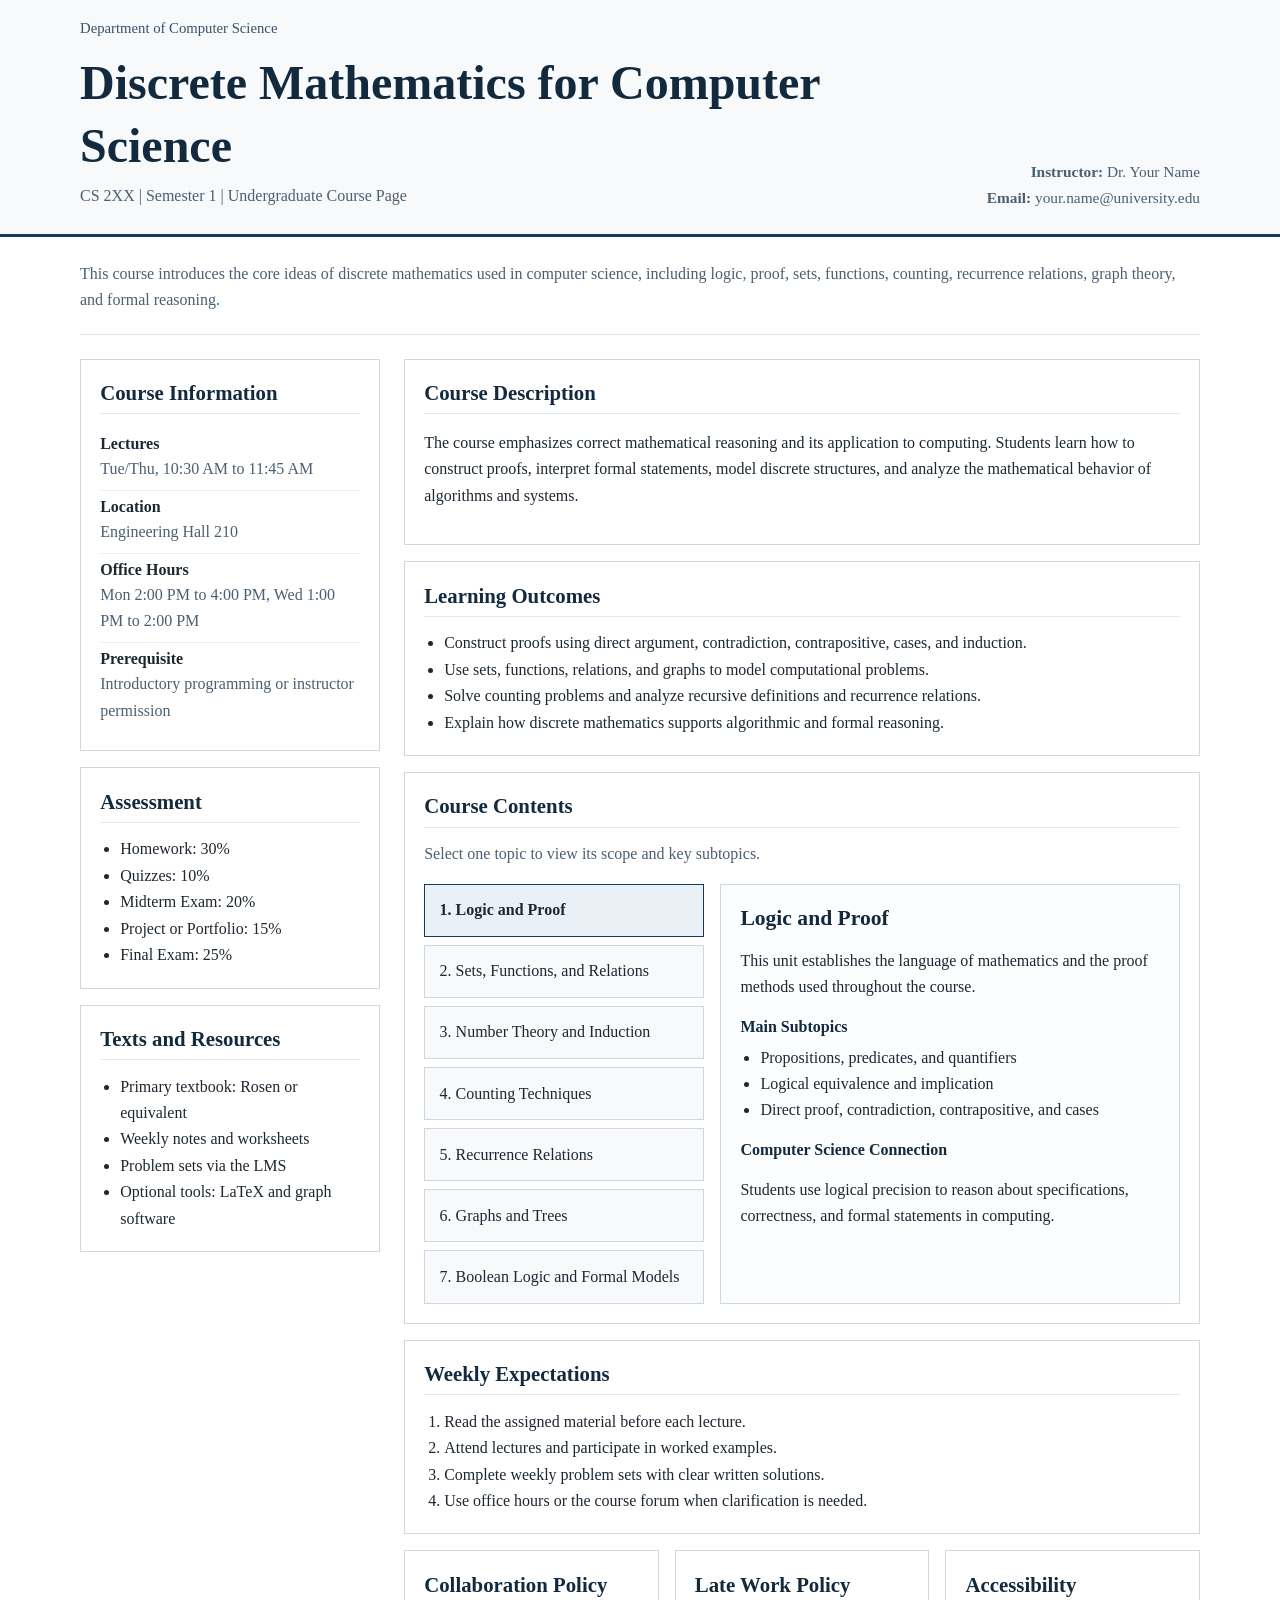
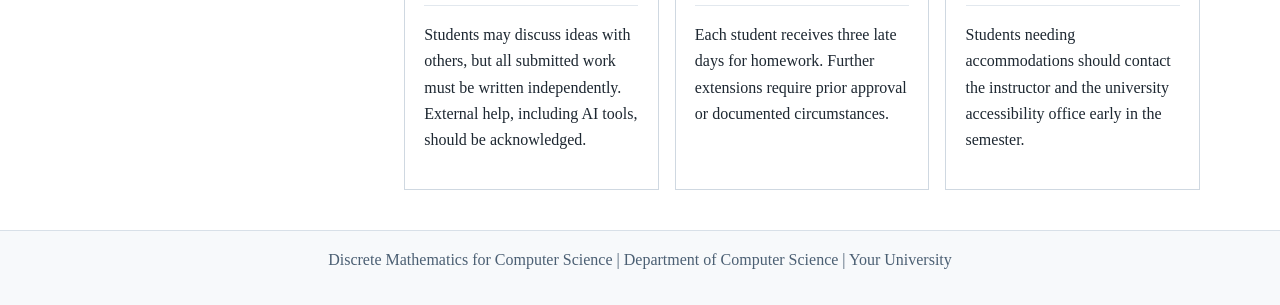
==== index.html @ 011b6d0e "Update the index" ====
<!DOCTYPE html>
<html lang="en">
<head>
  <meta charset="UTF-8">
  <meta name="viewport" content="width=device-width, initial-scale=1.0">
  <title>Discrete Mathematics for Computer Science</title>
  <meta
    name="description"
    content="Course homepage for an undergraduate discrete mathematics course designed for computer science students."
  >
  <link rel="stylesheet" href="styles.css">
</head>
<body>
  <header class="site-header">
    <div class="page-wrap">
      <p class="department-line">Department of Computer Science</p>
      <div class="header-row">
        <div>
          <h1>Discrete Mathematics for Computer Science</h1>
          <p class="course-subtitle">CS 2XX | Semester 1 | Undergraduate Course Page</p>
        </div>
        <div class="header-meta">
          <p><strong>Instructor:</strong> Dr. Your Name</p>
          <p><strong>Email:</strong> your.name@university.edu</p>
        </div>
      </div>
    </div>
  </header>

  <main class="page-wrap">
    <section class="intro-block">
      <p>
        This course introduces the core ideas of discrete mathematics used in computer science,
        including logic, proof, sets, functions, counting, recurrence relations, graph theory,
        and formal reasoning.
      </p>
    </section>

    <div class="layout">
      <aside class="sidebar">
        <section class="panel">
          <h2>Course Information</h2>
          <dl class="info-list">
            <div><dt>Lectures</dt><dd>Tue/Thu, 10:30 AM to 11:45 AM</dd></div>
            <div><dt>Location</dt><dd>Engineering Hall 210</dd></div>
            <div><dt>Office Hours</dt><dd>Mon 2:00 PM to 4:00 PM, Wed 1:00 PM to 2:00 PM</dd></div>
            <div><dt>Prerequisite</dt><dd>Introductory programming or instructor permission</dd></div>
          </dl>
        </section>

        <section class="panel">
          <h2>Assessment</h2>
          <ul class="plain-list">
            <li>Homework: 30%</li>
            <li>Quizzes: 10%</li>
            <li>Midterm Exam: 20%</li>
            <li>Project or Portfolio: 15%</li>
            <li>Final Exam: 25%</li>
          </ul>
        </section>

        <section class="panel">
          <h2>Texts and Resources</h2>
          <ul class="plain-list">
            <li>Primary textbook: Rosen or equivalent</li>
            <li>Weekly notes and worksheets</li>
            <li>Problem sets via the LMS</li>
            <li>Optional tools: LaTeX and graph software</li>
          </ul>
        </section>
      </aside>

      <div class="main-column">
        <section class="panel">
          <h2>Course Description</h2>
          <p>
            The course emphasizes correct mathematical reasoning and its application to computing.
            Students learn how to construct proofs, interpret formal statements, model discrete structures,
            and analyze the mathematical behavior of algorithms and systems.
          </p>
        </section>

        <section class="panel">
          <h2>Learning Outcomes</h2>
          <ul>
            <li>Construct proofs using direct argument, contradiction, contrapositive, cases, and induction.</li>
            <li>Use sets, functions, relations, and graphs to model computational problems.</li>
            <li>Solve counting problems and analyze recursive definitions and recurrence relations.</li>
            <li>Explain how discrete mathematics supports algorithmic and formal reasoning.</li>
          </ul>
        </section>

        <section id="contents" class="panel">
          <div class="section-heading">
            <h2>Course Contents</h2>
            <p>Select one topic to view its scope and key subtopics.</p>
          </div>

          <div class="contents-layout" data-tabs>
            <nav class="topic-nav" role="tablist" aria-label="Course topics">
              <button class="topic-tab is-active" id="tab-1" role="tab" aria-selected="true" aria-controls="panel-1" data-tab-target="topic-1">1. Logic and Proof</button>
              <button class="topic-tab" id="tab-2" role="tab" aria-selected="false" aria-controls="panel-2" data-tab-target="topic-2">2. Sets, Functions, and Relations</button>
              <button class="topic-tab" id="tab-3" role="tab" aria-selected="false" aria-controls="panel-3" data-tab-target="topic-3">3. Number Theory and Induction</button>
              <button class="topic-tab" id="tab-4" role="tab" aria-selected="false" aria-controls="panel-4" data-tab-target="topic-4">4. Counting Techniques</button>
              <button class="topic-tab" id="tab-5" role="tab" aria-selected="false" aria-controls="panel-5" data-tab-target="topic-5">5. Recurrence Relations</button>
              <button class="topic-tab" id="tab-6" role="tab" aria-selected="false" aria-controls="panel-6" data-tab-target="topic-6">6. Graphs and Trees</button>
              <button class="topic-tab" id="tab-7" role="tab" aria-selected="false" aria-controls="panel-7" data-tab-target="topic-7">7. Boolean Logic and Formal Models</button>
            </nav>

            <div class="topic-content">
              <section class="topic-panel is-active" id="panel-1" role="tabpanel" aria-labelledby="tab-1" data-tab-panel="topic-1">
                <h3>Logic and Proof</h3>
                <p>This unit establishes the language of mathematics and the proof methods used throughout the course.</p>
                <h4>Main Subtopics</h4>
                <ul>
                  <li>Propositions, predicates, and quantifiers</li>
                  <li>Logical equivalence and implication</li>
                  <li>Direct proof, contradiction, contrapositive, and cases</li>
                </ul>
                <h4>Computer Science Connection</h4>
                <p>Students use logical precision to reason about specifications, correctness, and formal statements in computing.</p>
              </section>

              <section class="topic-panel" id="panel-2" role="tabpanel" aria-labelledby="tab-2" data-tab-panel="topic-2" hidden>
                <h3>Sets, Functions, and Relations</h3>
                <p>This unit provides the vocabulary for describing collections, mappings, and structured relationships.</p>
                <h4>Main Subtopics</h4>
                <ul>
                  <li>Set operations and power sets</li>
                  <li>Functions, images, inverse images, injective and surjective functions</li>
                  <li>Relations, equivalence relations, and partial orders</li>
                </ul>
                <h4>Computer Science Connection</h4>
                <p>These structures are used in data modeling, abstraction, classification, and state representation.</p>
              </section>

              <section class="topic-panel" id="panel-3" role="tabpanel" aria-labelledby="tab-3" data-tab-panel="topic-3" hidden>
                <h3>Number Theory and Induction</h3>
                <p>This topic links arithmetic structure with recursive mathematical reasoning.</p>
                <h4>Main Subtopics</h4>
                <ul>
                  <li>Divisibility, primes, and modular arithmetic</li>
                  <li>The Euclidean algorithm</li>
                  <li>Weak induction, strong induction, and recursive definitions</li>
                </ul>
                <h4>Computer Science Connection</h4>
                <p>Applications include cryptography, recursive program correctness, and proofs over discrete processes.</p>
              </section>

              <section class="topic-panel" id="panel-4" role="tabpanel" aria-labelledby="tab-4" data-tab-panel="topic-4" hidden>
                <h3>Counting Techniques</h3>
                <p>This unit develops systematic methods for counting finite structures and outcomes.</p>
                <h4>Main Subtopics</h4>
                <ul>
                  <li>Sum rule and product rule</li>
                  <li>Permutations and combinations</li>
                  <li>Binomial coefficients, pigeonhole principle, and inclusion-exclusion</li>
                </ul>
                <h4>Computer Science Connection</h4>
                <p>Counting methods support complexity analysis, probability preparation, and combinatorial reasoning.</p>
              </section>

              <section class="topic-panel" id="panel-5" role="tabpanel" aria-labelledby="tab-5" data-tab-panel="topic-5" hidden>
                <h3>Recurrence Relations</h3>
                <p>This topic focuses on recursive sequences and methods for describing growth over discrete steps.</p>
                <h4>Main Subtopics</h4>
                <ul>
                  <li>Recursive definitions</li>
                  <li>Linear recurrence relations</li>
                  <li>Closed forms and interpretation of recursive growth</li>
                </ul>
                <h4>Computer Science Connection</h4>
                <p>Recurrences are central to analyzing recursive algorithms and divide-and-conquer processes.</p>
              </section>

              <section class="topic-panel" id="panel-6" role="tabpanel" aria-labelledby="tab-6" data-tab-panel="topic-6" hidden>
                <h3>Graphs and Trees</h3>
                <p>This unit studies network-like structures that appear throughout computer science.</p>
                <h4>Main Subtopics</h4>
                <ul>
                  <li>Graphs, paths, cycles, and connectivity</li>
                  <li>Trees, rooted trees, and spanning trees</li>
                  <li>Basic graph representations and traversal ideas</li>
                </ul>
                <h4>Computer Science Connection</h4>
                <p>Graph theory supports search, networks, dependency structures, and hierarchical data representation.</p>
              </section>

              <section class="topic-panel" id="panel-7" role="tabpanel" aria-labelledby="tab-7" data-tab-panel="topic-7" hidden>
                <h3>Boolean Logic and Formal Models</h3>
                <p>The course concludes by connecting logic with digital systems and abstract computational models.</p>
                <h4>Main Subtopics</h4>
                <ul>
                  <li>Boolean algebra and identities</li>
                  <li>Logic circuits and simplification</li>
                  <li>Finite-state models and formal reasoning</li>
                </ul>
                <h4>Computer Science Connection</h4>
                <p>These ideas support digital logic, machine models, and the study of formal computational systems.</p>
              </section>
            </div>
          </div>
        </section>

        <section class="panel">
          <h2>Weekly Expectations</h2>
          <ol>
            <li>Read the assigned material before each lecture.</li>
            <li>Attend lectures and participate in worked examples.</li>
            <li>Complete weekly problem sets with clear written solutions.</li>
            <li>Use office hours or the course forum when clarification is needed.</li>
          </ol>
        </section>

        <section id="policies" class="policy-grid">
          <article class="panel">
            <h2>Collaboration Policy</h2>
            <p>Students may discuss ideas with others, but all submitted work must be written independently. External help, including AI tools, should be acknowledged.</p>
          </article>
          <article class="panel">
            <h2>Late Work Policy</h2>
            <p>Each student receives three late days for homework. Further extensions require prior approval or documented circumstances.</p>
          </article>
          <article class="panel">
            <h2>Accessibility</h2>
            <p>Students needing accommodations should contact the instructor and the university accessibility office early in the semester.</p>
          </article>
        </section>
      </div>
    </div>
  </main>

  <footer class="site-footer">
    <div class="page-wrap">
      <p>Discrete Mathematics for Computer Science | Department of Computer Science | Your University</p>
    </div>
  </footer>

  <script src="tabs.js"></script>
</body>
</html>
---- styles.css ----
* {
  box-sizing: border-box;
}

body {
  margin: 0;
  font-family: Georgia, "Times New Roman", serif;
  color: #1d2731;
  background: #ffffff;
}

a {
  color: inherit;
}

p,
li,
dd {
  line-height: 1.65;
}

h1,
h2,
h3,
h4 {
  margin-top: 0;
  color: #13293d;
  line-height: 1.3;
}

.page-wrap {
  width: min(1120px, calc(100% - 2rem));
  margin: 0 auto;
}

.site-header {
  border-bottom: 3px solid #163a5f;
  background: #f7f9fb;
}

.department-line {
  margin: 0;
  padding-top: 1rem;
  font-size: 0.92rem;
  color: #35516b;
}

.header-row {
  display: flex;
  justify-content: space-between;
  gap: 2rem;
  padding: 0.75rem 0 1.5rem;
  align-items: end;
}

h1 {
  margin-bottom: 0.4rem;
  font-size: clamp(2rem, 4vw, 3rem);
}

.course-subtitle,
.header-meta p,
.intro-block p,
.section-heading p {
  margin: 0;
  color: #4b5f73;
}

.header-meta {
  min-width: 250px;
  text-align: right;
  font-size: 0.96rem;
}

main {
  padding: 1.5rem 0 2.5rem;
}

.intro-block {
  padding: 0 0 1.25rem;
  border-bottom: 1px solid #d8e0e8;
  margin-bottom: 1.5rem;
}

.layout {
  display: grid;
  grid-template-columns: 300px 1fr;
  gap: 1.5rem;
}

.sidebar,
.main-column {
  display: grid;
  gap: 1rem;
  align-content: start;
}

.panel {
  border: 1px solid #cfd8e1;
  background: #ffffff;
  padding: 1.2rem;
}

.panel h2 {
  font-size: 1.3rem;
  padding-bottom: 0.45rem;
  margin-bottom: 0.85rem;
  border-bottom: 1px solid #e2e8ee;
}

.info-list {
  margin: 0;
}

.info-list div {
  padding: 0.45rem 0;
  border-bottom: 1px solid #edf1f4;
}

.info-list div:last-child {
  border-bottom: 0;
}

.info-list dt {
  font-weight: 700;
  margin-bottom: 0.2rem;
}

.info-list dd {
  margin: 0;
  color: #4b5f73;
}

.plain-list,
.panel ul,
.panel ol {
  margin: 0;
  padding-left: 1.25rem;
}

.contents-layout {
  display: grid;
  grid-template-columns: 280px 1fr;
  gap: 1rem;
  margin-top: 1rem;
}

.topic-nav {
  display: grid;
  gap: 0.5rem;
}

.topic-tab {
  width: 100%;
  padding: 0.8rem 0.9rem;
  border: 1px solid #cfd8e1;
  background: #f7f9fb;
  text-align: left;
  font: inherit;
  color: #1d2731;
  cursor: pointer;
}

.topic-tab.is-active {
  border-color: #163a5f;
  background: #e9f0f6;
  font-weight: 700;
}

.topic-content {
  border: 1px solid #cfd8e1;
  padding: 1.2rem;
  background: #fcfdff;
  min-height: 420px;
}

.topic-panel h3 {
  font-size: 1.35rem;
  margin-bottom: 0.75rem;
}

.topic-panel h4 {
  font-size: 1rem;
  margin: 1rem 0 0.45rem;
}

.policy-grid {
  display: grid;
  grid-template-columns: repeat(3, minmax(0, 1fr));
  gap: 1rem;
}

.site-footer {
  border-top: 1px solid #d8e0e8;
  padding: 1rem 0 2rem;
  background: #f7f9fb;
}

.site-footer p {
  margin: 0;
  color: #4b5f73;
  text-align: center;
}

@media (max-width: 920px) {
  .layout,
  .contents-layout,
  .policy-grid,
  .header-row {
    grid-template-columns: 1fr;
    display: grid;
  }

  .header-meta {
    text-align: left;
    min-width: 0;
  }
}

@media (max-width: 640px) {
  .page-wrap {
    width: min(1120px, calc(100% - 1rem));
  }

  .panel,
  .topic-content {
    padding: 1rem;
  }
}
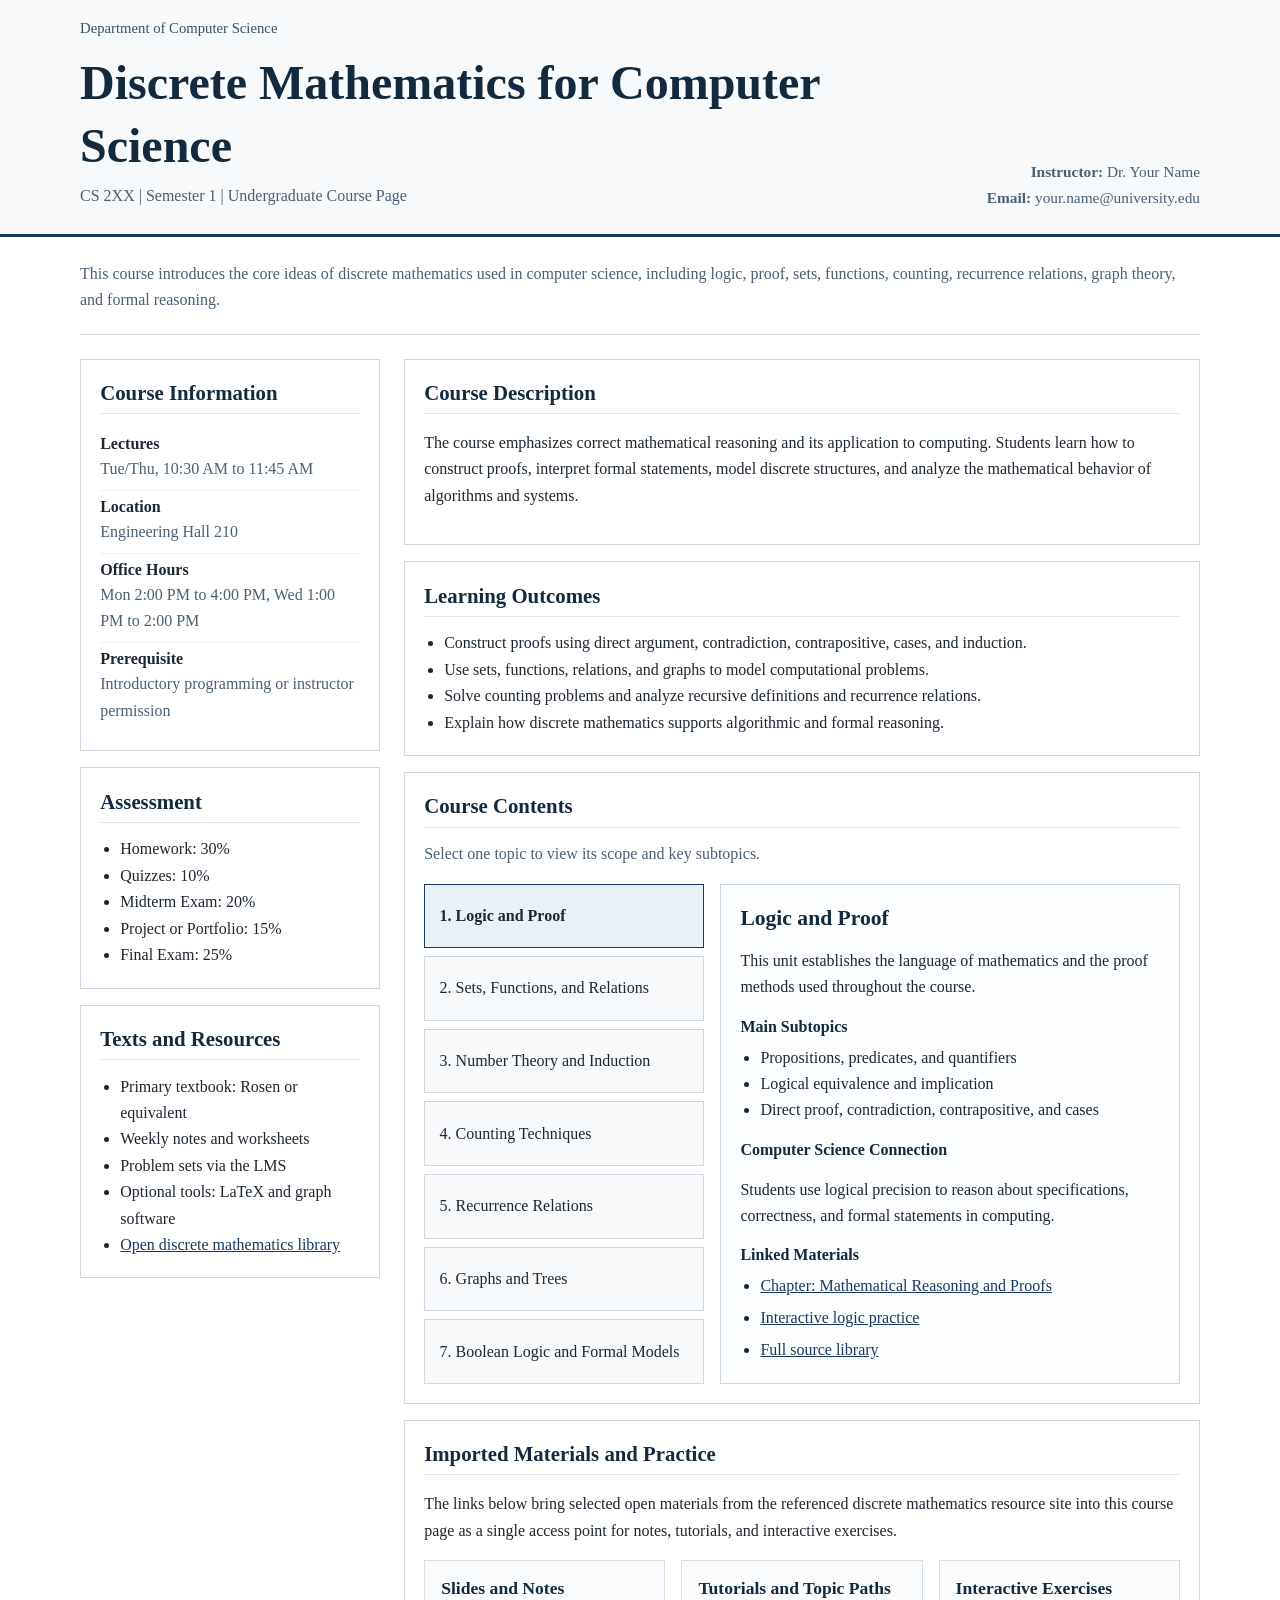
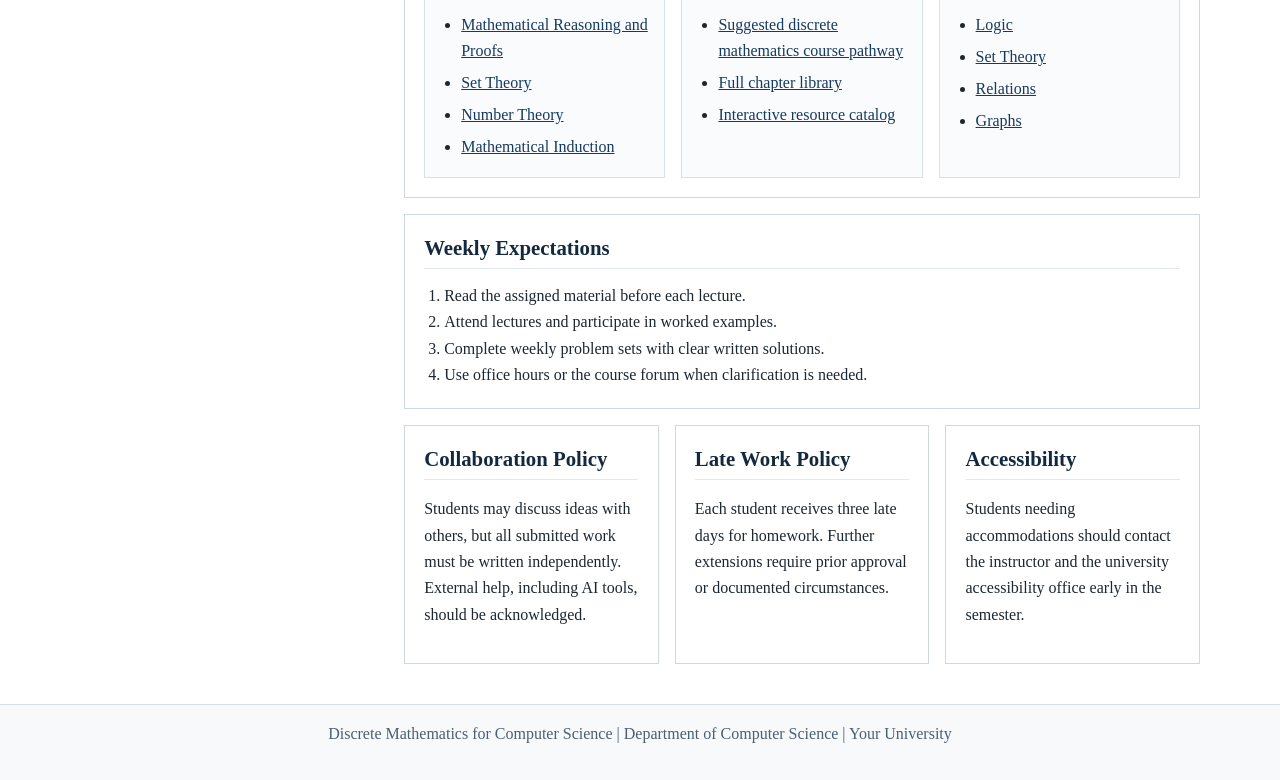
==== commit 8d6952b6: "Additional interactive learning materials" ====
--- a/index.html
+++ b/index.html
@@ -66,6 +66,7 @@
             <li>Weekly notes and worksheets</li>
             <li>Problem sets via the LMS</li>
             <li>Optional tools: LaTeX and graph software</li>
+            <li><a href="https://sites.google.com/view/discretemathematicsresources/home" target="_blank" rel="noreferrer">Open discrete mathematics library</a></li>
           </ul>
         </section>
       </aside>
@@ -119,6 +120,12 @@
                 </ul>
                 <h4>Computer Science Connection</h4>
                 <p>Students use logical precision to reason about specifications, correctness, and formal statements in computing.</p>
+                <h4>Linked Materials</h4>
+                <ul class="resource-links">
+                  <li><a href="https://drive.google.com/file/d/1-FFa6nMVg18m1zPtoAQrFalwpx2YaGK4/view" target="_blank" rel="noreferrer">Chapter: Mathematical Reasoning and Proofs</a></li>
+                  <li><a href="https://bendazz.github.io/logic/" target="_blank" rel="noreferrer">Interactive logic practice</a></li>
+                  <li><a href="https://sites.google.com/view/discretemathematicsresources/home" target="_blank" rel="noreferrer">Full source library</a></li>
+                </ul>
               </section>
 
               <section class="topic-panel" id="panel-2" role="tabpanel" aria-labelledby="tab-2" data-tab-panel="topic-2" hidden>
@@ -132,6 +139,12 @@
                 </ul>
                 <h4>Computer Science Connection</h4>
                 <p>These structures are used in data modeling, abstraction, classification, and state representation.</p>
+                <h4>Linked Materials</h4>
+                <ul class="resource-links">
+                  <li><a href="https://drive.google.com/file/d/1IHfSNw0M9L10bTb4iQ6dBgKBtfQUMOI0/view" target="_blank" rel="noreferrer">Chapter: Set Theory</a></li>
+                  <li><a href="https://bendazz.github.io/sets/" target="_blank" rel="noreferrer">Interactive set theory practice</a></li>
+                  <li><a href="https://bendazz.github.io/relations/" target="_blank" rel="noreferrer">Interactive relations practice</a></li>
+                </ul>
               </section>
 
               <section class="topic-panel" id="panel-3" role="tabpanel" aria-labelledby="tab-3" data-tab-panel="topic-3" hidden>
@@ -145,6 +158,12 @@
                 </ul>
                 <h4>Computer Science Connection</h4>
                 <p>Applications include cryptography, recursive program correctness, and proofs over discrete processes.</p>
+                <h4>Linked Materials</h4>
+                <ul class="resource-links">
+                  <li><a href="https://drive.google.com/file/d/1WyMje4r8VJ4Uaq4f5yHFNqVxZz2aElso/view" target="_blank" rel="noreferrer">Chapter: Number Theory</a></li>
+                  <li><a href="https://drive.google.com/file/d/1Sn6eGQo4l_p9pe7r1mcu5bf4Y0kWe83U/view" target="_blank" rel="noreferrer">Chapter: Mathematical Induction</a></li>
+                  <li><a href="https://sites.google.com/view/discretemathematicsresources/home" target="_blank" rel="noreferrer">Source site exercises including Euclidean algorithm and modular arithmetic</a></li>
+                </ul>
               </section>
 
               <section class="topic-panel" id="panel-4" role="tabpanel" aria-labelledby="tab-4" data-tab-panel="topic-4" hidden>
@@ -158,6 +177,11 @@
                 </ul>
                 <h4>Computer Science Connection</h4>
                 <p>Counting methods support complexity analysis, probability preparation, and combinatorial reasoning.</p>
+                <h4>Linked Materials</h4>
+                <ul class="resource-links">
+                  <li><a href="https://sites.google.com/view/discretemathematicsresources/home" target="_blank" rel="noreferrer">Source notes for permutations and counting</a></li>
+                  <li><a href="https://sites.google.com/view/discretemathematicsresources/home" target="_blank" rel="noreferrer">Interactive counting problems and permutation practice</a></li>
+                </ul>
               </section>
 
               <section class="topic-panel" id="panel-5" role="tabpanel" aria-labelledby="tab-5" data-tab-panel="topic-5" hidden>
@@ -171,6 +195,11 @@
                 </ul>
                 <h4>Computer Science Connection</h4>
                 <p>Recurrences are central to analyzing recursive algorithms and divide-and-conquer processes.</p>
+                <h4>Linked Materials</h4>
+                <ul class="resource-links">
+                  <li><a href="https://sites.google.com/view/discretemathematicsresources/home" target="_blank" rel="noreferrer">Source library sequences materials</a></li>
+                  <li><a href="https://sites.google.com/view/discretemathematicsresources/courses" target="_blank" rel="noreferrer">Suggested course organization from the source library</a></li>
+                </ul>
               </section>
 
               <section class="topic-panel" id="panel-6" role="tabpanel" aria-labelledby="tab-6" data-tab-panel="topic-6" hidden>
@@ -184,6 +213,11 @@
                 </ul>
                 <h4>Computer Science Connection</h4>
                 <p>Graph theory supports search, networks, dependency structures, and hierarchical data representation.</p>
+                <h4>Linked Materials</h4>
+                <ul class="resource-links">
+                  <li><a href="https://bendazz.github.io/graphs/" target="_blank" rel="noreferrer">Interactive graph practice</a></li>
+                  <li><a href="https://sites.google.com/view/discretemathematicsresources/home" target="_blank" rel="noreferrer">Source notes for graphs and graph coloring game</a></li>
+                </ul>
               </section>
 
               <section class="topic-panel" id="panel-7" role="tabpanel" aria-labelledby="tab-7" data-tab-panel="topic-7" hidden>
@@ -197,8 +231,49 @@
                 </ul>
                 <h4>Computer Science Connection</h4>
                 <p>These ideas support digital logic, machine models, and the study of formal computational systems.</p>
+                <h4>Linked Materials</h4>
+                <ul class="resource-links">
+                  <li><a href="https://sites.google.com/view/discretemathematicsresources/home" target="_blank" rel="noreferrer">Source exercises for Boolean product and Boolean algebra practice</a></li>
+                  <li><a href="https://sites.google.com/view/discretemathematicsresources/home" target="_blank" rel="noreferrer">Formal-model resources from the source library</a></li>
+                </ul>
               </section>
             </div>
+          </div>
+        </section>
+
+        <section class="panel">
+          <h2>Imported Materials and Practice</h2>
+          <p>
+            The links below bring selected open materials from the referenced discrete mathematics resource site
+            into this course page as a single access point for notes, tutorials, and interactive exercises.
+          </p>
+          <div class="import-grid">
+            <article class="import-card">
+              <h3>Slides and Notes</h3>
+              <ul class="resource-links">
+                <li><a href="https://drive.google.com/file/d/1-FFa6nMVg18m1zPtoAQrFalwpx2YaGK4/view" target="_blank" rel="noreferrer">Mathematical Reasoning and Proofs</a></li>
+                <li><a href="https://drive.google.com/file/d/1IHfSNw0M9L10bTb4iQ6dBgKBtfQUMOI0/view" target="_blank" rel="noreferrer">Set Theory</a></li>
+                <li><a href="https://drive.google.com/file/d/1WyMje4r8VJ4Uaq4f5yHFNqVxZz2aElso/view" target="_blank" rel="noreferrer">Number Theory</a></li>
+                <li><a href="https://drive.google.com/file/d/1Sn6eGQo4l_p9pe7r1mcu5bf4Y0kWe83U/view" target="_blank" rel="noreferrer">Mathematical Induction</a></li>
+              </ul>
+            </article>
+            <article class="import-card">
+              <h3>Tutorials and Topic Paths</h3>
+              <ul class="resource-links">
+                <li><a href="https://sites.google.com/view/discretemathematicsresources/courses" target="_blank" rel="noreferrer">Suggested discrete mathematics course pathway</a></li>
+                <li><a href="https://sites.google.com/view/discretemathematicsresources/home" target="_blank" rel="noreferrer">Full chapter library</a></li>
+                <li><a href="https://sites.google.com/view/discretemathematicsresources/home" target="_blank" rel="noreferrer">Interactive resource catalog</a></li>
+              </ul>
+            </article>
+            <article class="import-card">
+              <h3>Interactive Exercises</h3>
+              <ul class="resource-links">
+                <li><a href="https://bendazz.github.io/logic/" target="_blank" rel="noreferrer">Logic</a></li>
+                <li><a href="https://bendazz.github.io/sets/" target="_blank" rel="noreferrer">Set Theory</a></li>
+                <li><a href="https://bendazz.github.io/relations/" target="_blank" rel="noreferrer">Relations</a></li>
+                <li><a href="https://bendazz.github.io/graphs/" target="_blank" rel="noreferrer">Graphs</a></li>
+              </ul>
+            </article>
           </div>
         </section>
 
--- a/styles.css
+++ b/styles.css
@@ -136,6 +136,10 @@
 .panel ol {
   margin: 0;
   padding-left: 1.25rem;
+}
+
+.panel a {
+  color: #163a5f;
 }
 
 .contents-layout {
@@ -184,6 +188,28 @@
   margin: 1rem 0 0.45rem;
 }
 
+.resource-links li + li {
+  margin-top: 0.35rem;
+}
+
+.import-grid {
+  display: grid;
+  grid-template-columns: repeat(3, minmax(0, 1fr));
+  gap: 1rem;
+  margin-top: 1rem;
+}
+
+.import-card {
+  border: 1px solid #d7e0e8;
+  background: #f9fbfc;
+  padding: 1rem;
+}
+
+.import-card h3 {
+  font-size: 1.1rem;
+  margin-bottom: 0.75rem;
+}
+
 .policy-grid {
   display: grid;
   grid-template-columns: repeat(3, minmax(0, 1fr));
@@ -205,6 +231,7 @@
 @media (max-width: 920px) {
   .layout,
   .contents-layout,
+  .import-grid,
   .policy-grid,
   .header-row {
     grid-template-columns: 1fr;
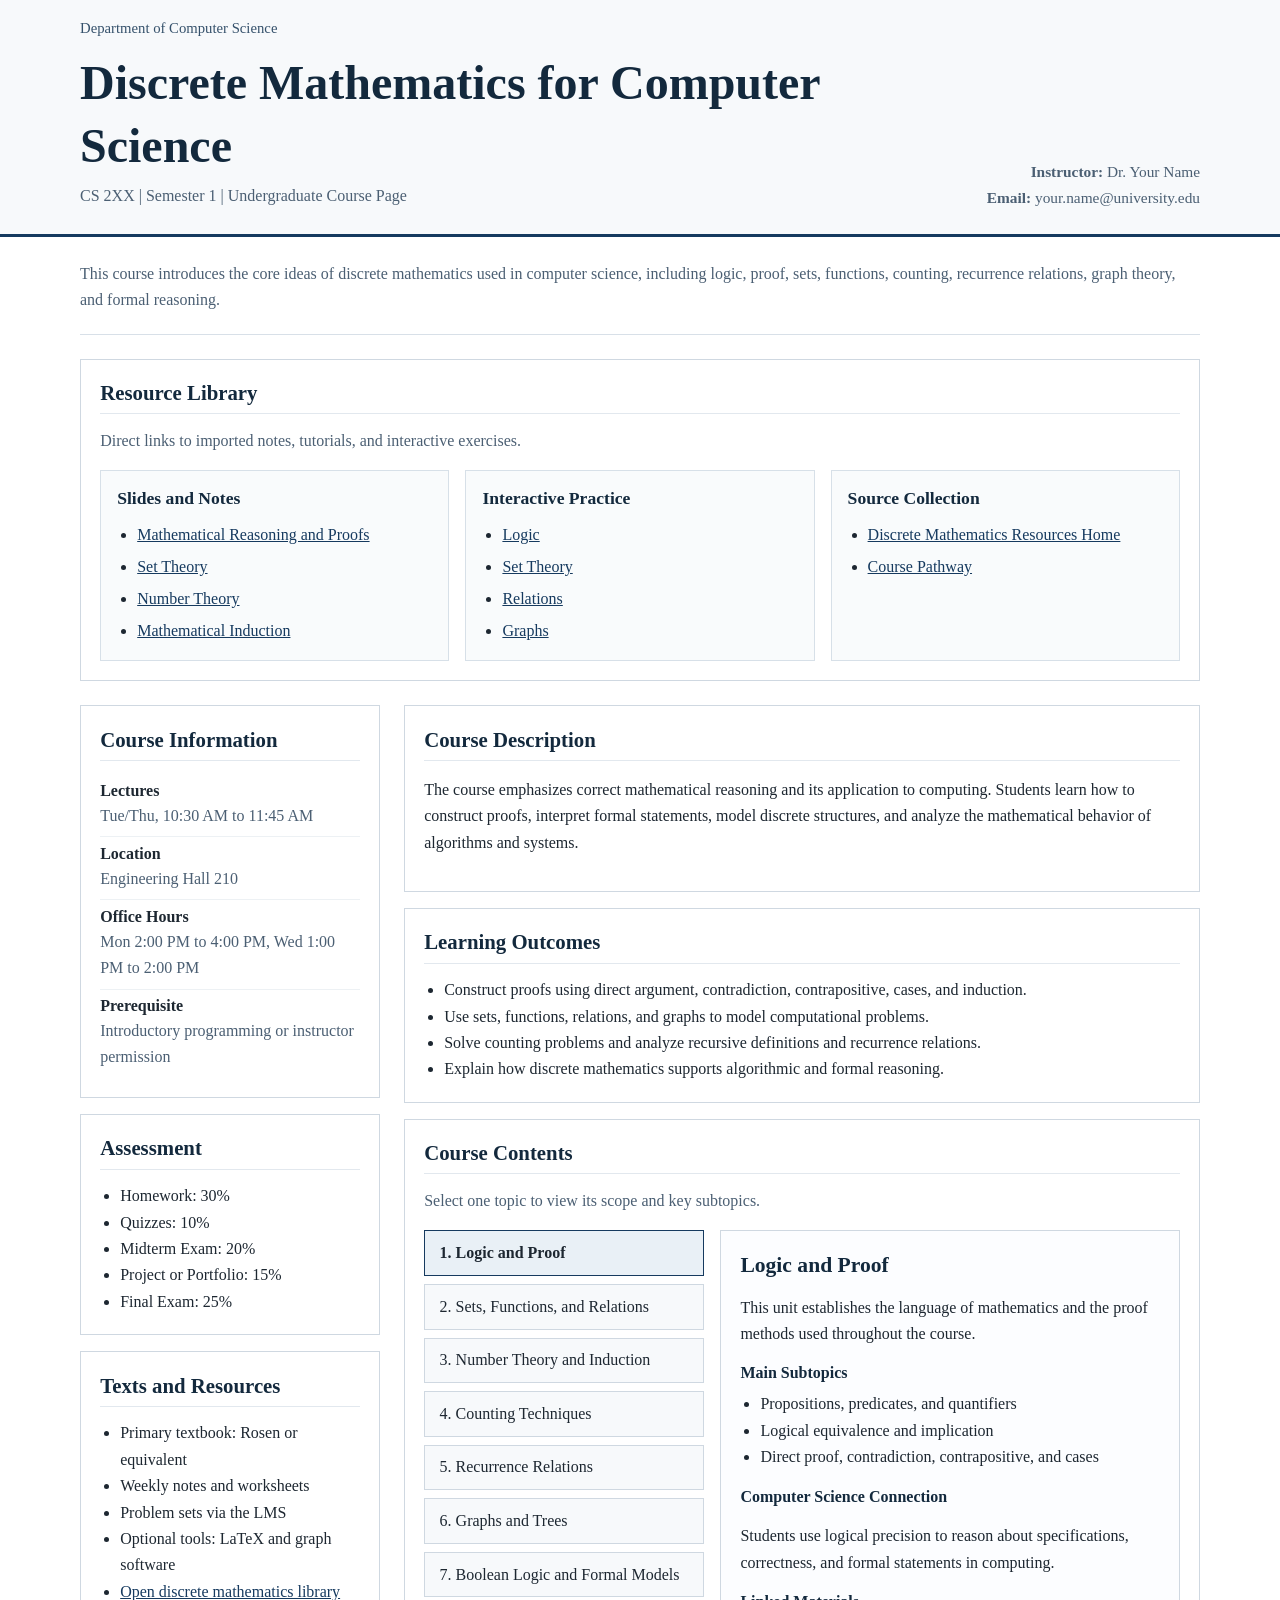
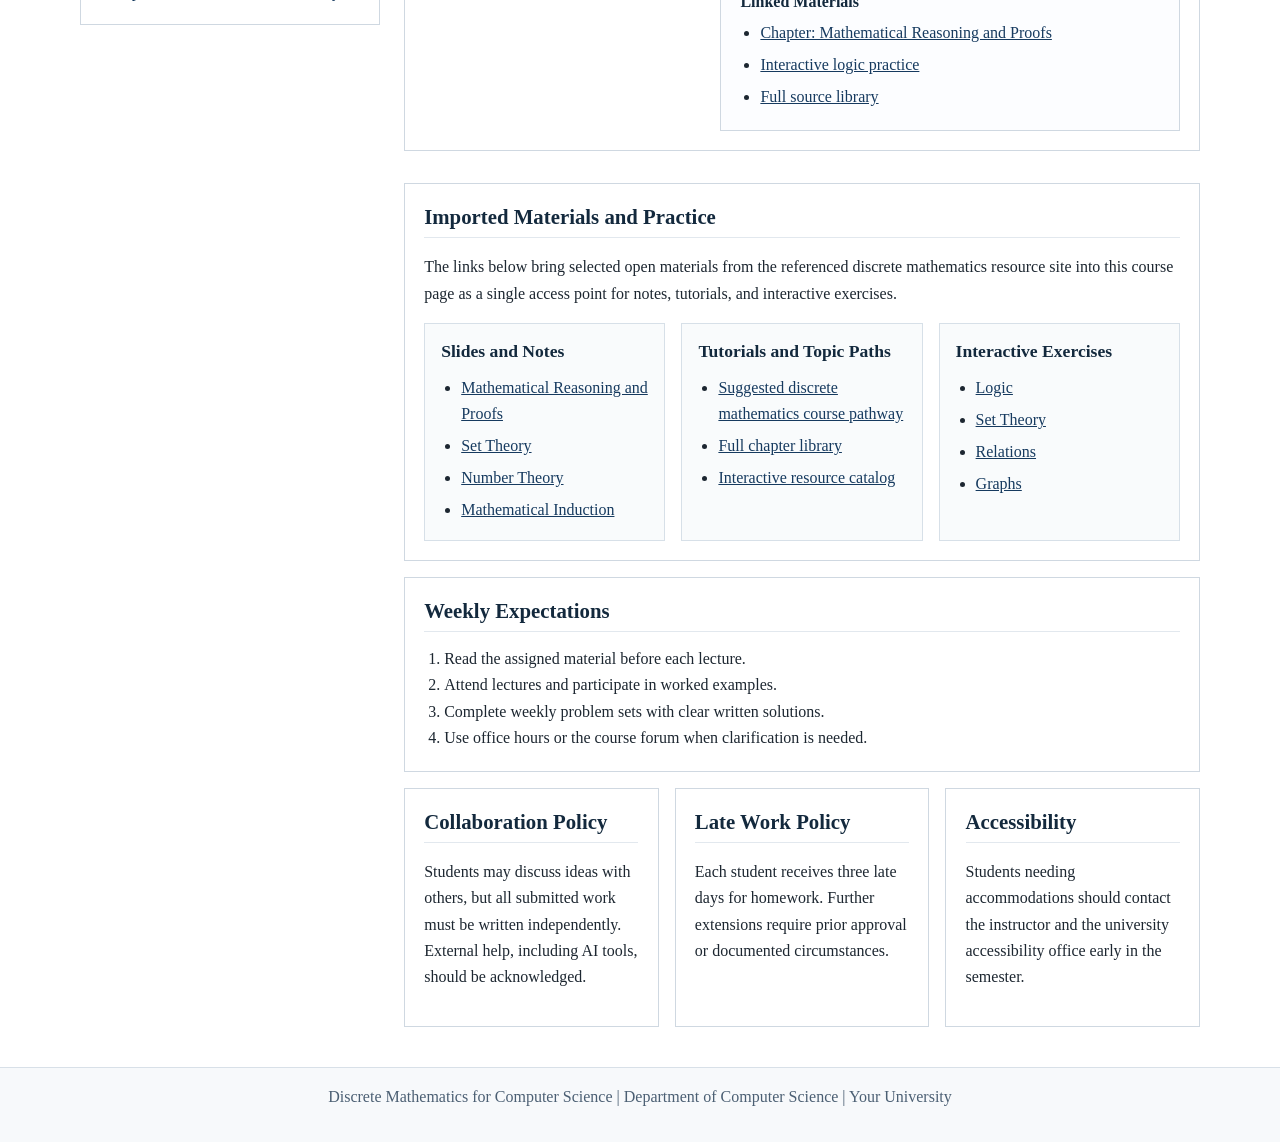
==== commit caf53da9: "Updated links" ====
--- a/index.html
+++ b/index.html
@@ -36,6 +36,40 @@
       </p>
     </section>
 
+    <section class="panel resource-library">
+      <div class="section-heading">
+        <h2>Resource Library</h2>
+        <p>Direct links to imported notes, tutorials, and interactive exercises.</p>
+      </div>
+      <div class="resource-library-grid">
+        <article class="resource-box">
+          <h3>Slides and Notes</h3>
+          <ul class="resource-links">
+            <li><a href="https://drive.google.com/file/d/1-FFa6nMVg18m1zPtoAQrFalwpx2YaGK4/view" target="_blank" rel="noreferrer">Mathematical Reasoning and Proofs</a></li>
+            <li><a href="https://drive.google.com/file/d/1IHfSNw0M9L10bTb4iQ6dBgKBtfQUMOI0/view" target="_blank" rel="noreferrer">Set Theory</a></li>
+            <li><a href="https://drive.google.com/file/d/1WyMje4r8VJ4Uaq4f5yHFNqVxZz2aElso/view" target="_blank" rel="noreferrer">Number Theory</a></li>
+            <li><a href="https://drive.google.com/file/d/1Sn6eGQo4l_p9pe7r1mcu5bf4Y0kWe83U/view" target="_blank" rel="noreferrer">Mathematical Induction</a></li>
+          </ul>
+        </article>
+        <article class="resource-box">
+          <h3>Interactive Practice</h3>
+          <ul class="resource-links">
+            <li><a href="https://bendazz.github.io/logic/" target="_blank" rel="noreferrer">Logic</a></li>
+            <li><a href="https://bendazz.github.io/sets/" target="_blank" rel="noreferrer">Set Theory</a></li>
+            <li><a href="https://bendazz.github.io/relations/" target="_blank" rel="noreferrer">Relations</a></li>
+            <li><a href="https://bendazz.github.io/graphs/" target="_blank" rel="noreferrer">Graphs</a></li>
+          </ul>
+        </article>
+        <article class="resource-box">
+          <h3>Source Collection</h3>
+          <ul class="resource-links">
+            <li><a href="https://sites.google.com/view/discretemathematicsresources/home" target="_blank" rel="noreferrer">Discrete Mathematics Resources Home</a></li>
+            <li><a href="https://sites.google.com/view/discretemathematicsresources/courses" target="_blank" rel="noreferrer">Course Pathway</a></li>
+          </ul>
+        </article>
+      </div>
+    </section>
+
     <div class="layout">
       <aside class="sidebar">
         <section class="panel">
@@ -241,7 +275,7 @@
           </div>
         </section>
 
-        <section class="panel">
+        <section class="panel imported-materials">
           <h2>Imported Materials and Practice</h2>
           <p>
             The links below bring selected open materials from the referenced discrete mathematics resource site
--- a/styles.css
+++ b/styles.css
@@ -7,6 +7,13 @@
   font-family: Georgia, "Times New Roman", serif;
   color: #1d2731;
   background: #ffffff;
+}
+
+button,
+input,
+select,
+textarea {
+  font: inherit;
 }
 
 a {
@@ -101,6 +108,10 @@
   padding: 1.2rem;
 }
 
+.resource-library {
+  margin-bottom: 1.5rem;
+}
+
 .panel h2 {
   font-size: 1.3rem;
   padding-bottom: 0.45rem;
@@ -142,6 +153,10 @@
   color: #163a5f;
 }
 
+.section-heading {
+  margin-bottom: 1rem;
+}
+
 .contents-layout {
   display: grid;
   grid-template-columns: 280px 1fr;
@@ -152,15 +167,17 @@
 .topic-nav {
   display: grid;
   gap: 0.5rem;
+  align-content: start;
 }
 
 .topic-tab {
+  appearance: none;
+  -webkit-appearance: none;
   width: 100%;
   padding: 0.8rem 0.9rem;
   border: 1px solid #cfd8e1;
   background: #f7f9fb;
   text-align: left;
-  font: inherit;
   color: #1d2731;
   cursor: pointer;
 }
@@ -192,22 +209,28 @@
   margin-top: 0.35rem;
 }
 
+.resource-library-grid,
 .import-grid {
   display: grid;
   grid-template-columns: repeat(3, minmax(0, 1fr));
   gap: 1rem;
-  margin-top: 1rem;
-}
-
+}
+
+.resource-box,
 .import-card {
   border: 1px solid #d7e0e8;
   background: #f9fbfc;
   padding: 1rem;
 }
 
+.resource-box h3,
 .import-card h3 {
   font-size: 1.1rem;
   margin-bottom: 0.75rem;
+}
+
+.imported-materials {
+  margin-top: 1rem;
 }
 
 .policy-grid {
@@ -231,6 +254,7 @@
 @media (max-width: 920px) {
   .layout,
   .contents-layout,
+  .resource-library-grid,
   .import-grid,
   .policy-grid,
   .header-row {
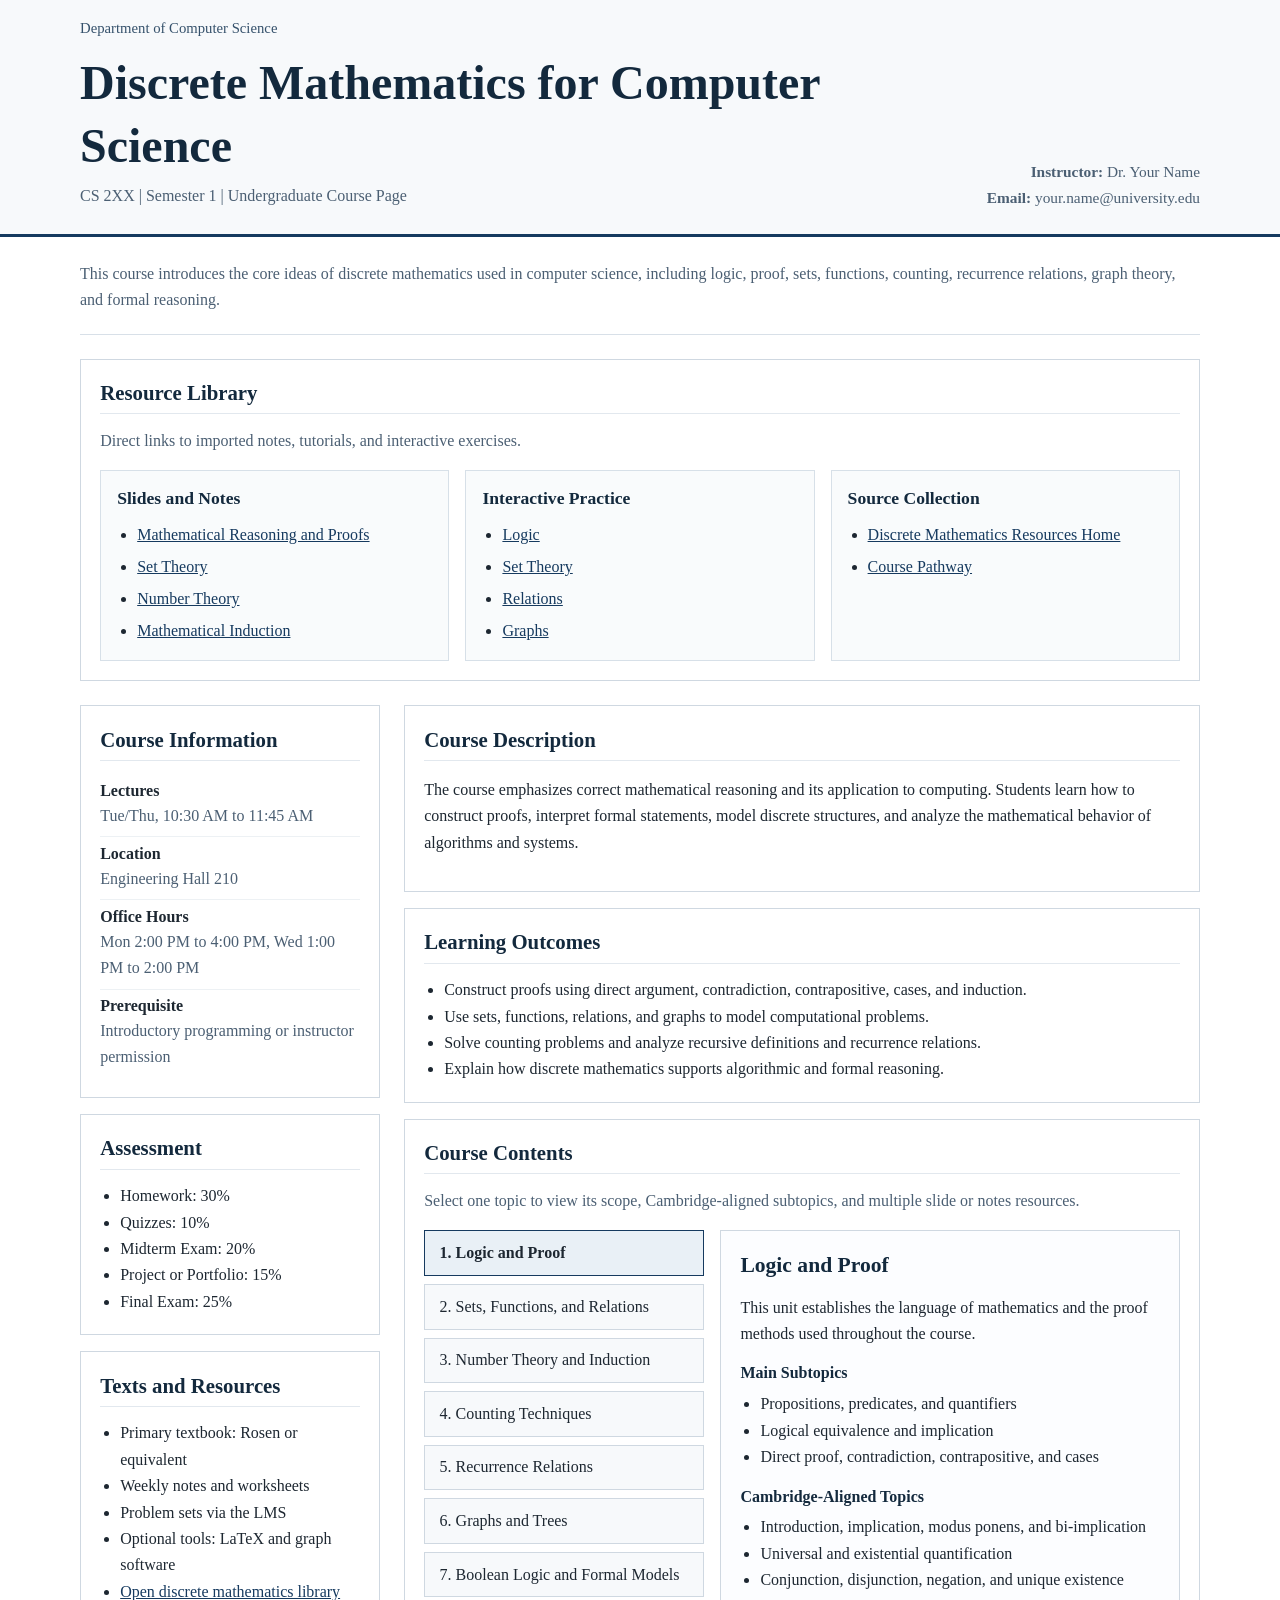
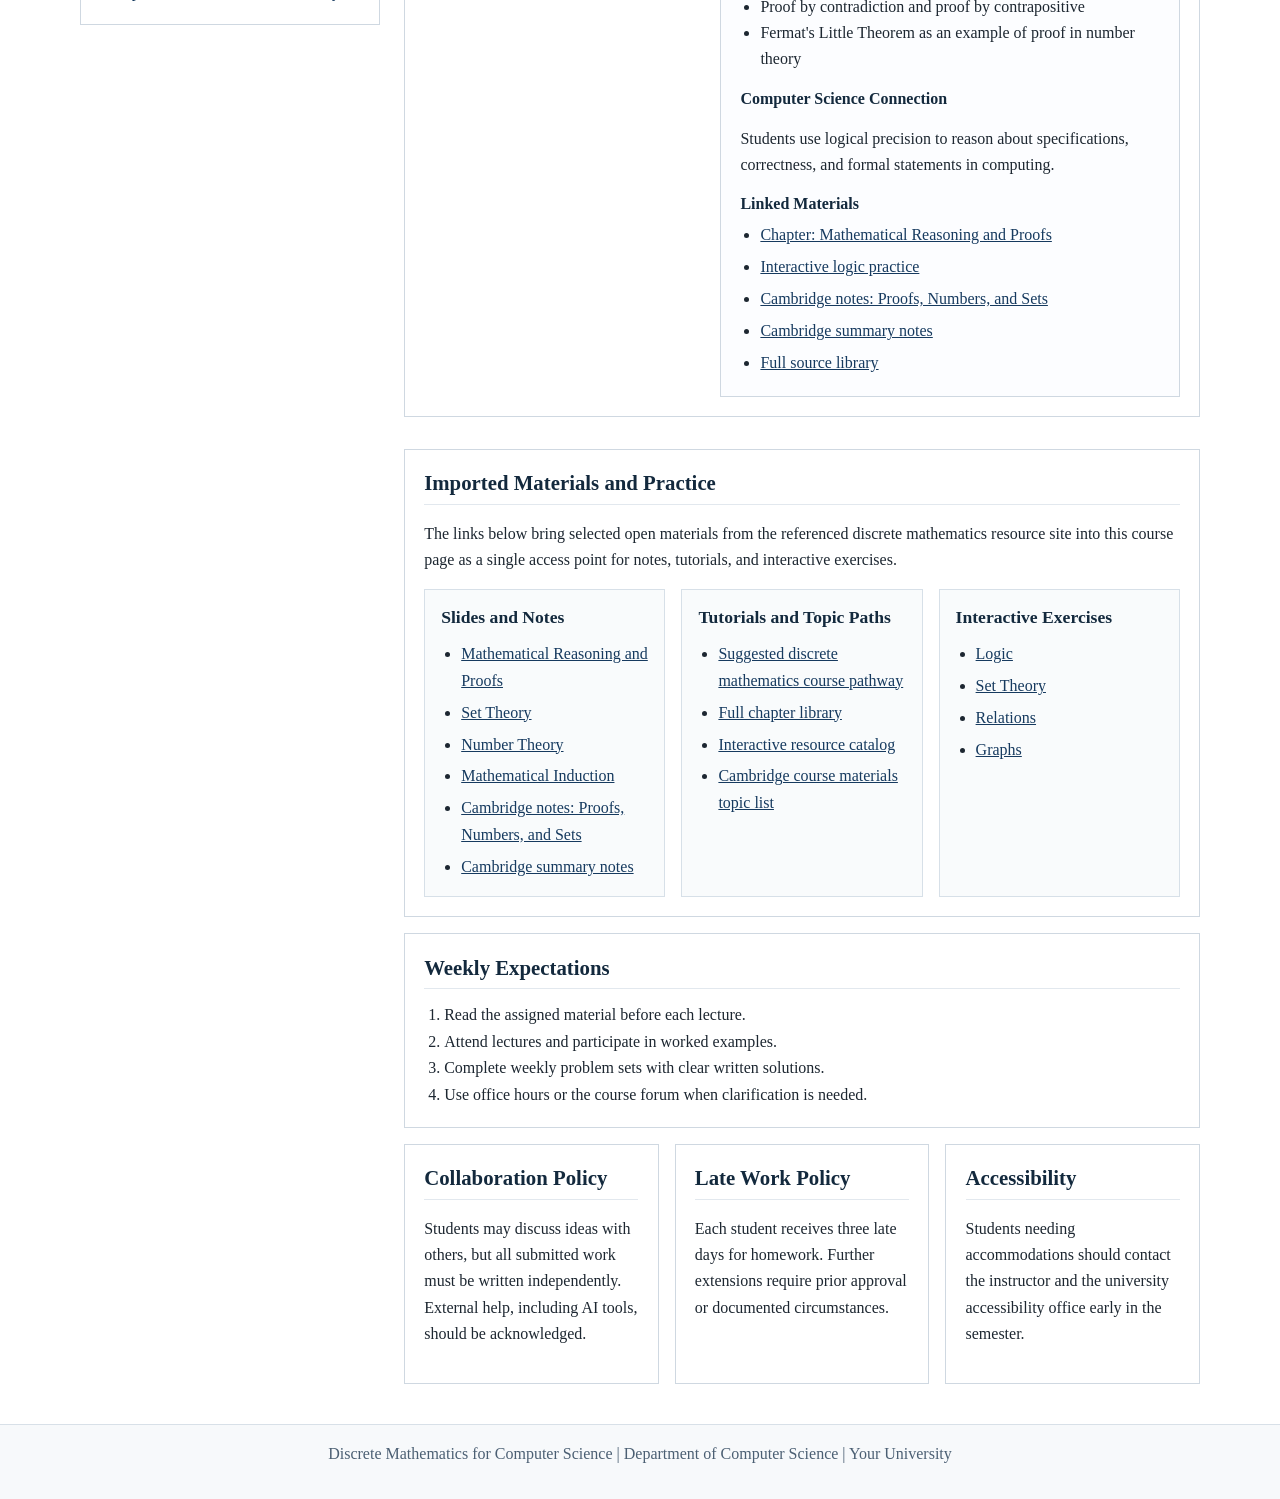
==== commit 5449c126: "Added links to materials" ====
--- a/index.html
+++ b/index.html
@@ -128,7 +128,7 @@
         <section id="contents" class="panel">
           <div class="section-heading">
             <h2>Course Contents</h2>
-            <p>Select one topic to view its scope and key subtopics.</p>
+            <p>Select one topic to view its scope, Cambridge-aligned subtopics, and multiple slide or notes resources.</p>
           </div>
 
           <div class="contents-layout" data-tabs>
@@ -152,12 +152,22 @@
                   <li>Logical equivalence and implication</li>
                   <li>Direct proof, contradiction, contrapositive, and cases</li>
                 </ul>
+                <h4>Cambridge-Aligned Topics</h4>
+                <ul>
+                  <li>Introduction, implication, modus ponens, and bi-implication</li>
+                  <li>Universal and existential quantification</li>
+                  <li>Conjunction, disjunction, negation, and unique existence</li>
+                  <li>Proof by contradiction and proof by contrapositive</li>
+                  <li>Fermat's Little Theorem as an example of proof in number theory</li>
+                </ul>
                 <h4>Computer Science Connection</h4>
                 <p>Students use logical precision to reason about specifications, correctness, and formal statements in computing.</p>
                 <h4>Linked Materials</h4>
                 <ul class="resource-links">
                   <li><a href="https://drive.google.com/file/d/1-FFa6nMVg18m1zPtoAQrFalwpx2YaGK4/view" target="_blank" rel="noreferrer">Chapter: Mathematical Reasoning and Proofs</a></li>
                   <li><a href="https://bendazz.github.io/logic/" target="_blank" rel="noreferrer">Interactive logic practice</a></li>
+                  <li><a href="https://www.cl.cam.ac.uk/teaching/2526/DiscMath/DiscMathProofsNumbersSetsNotes.pdf" target="_blank" rel="noreferrer">Cambridge notes: Proofs, Numbers, and Sets</a></li>
+                  <li><a href="https://www.cl.cam.ac.uk/teaching/2526/DiscMath/DiscMathSummaryNotes.pdf" target="_blank" rel="noreferrer">Cambridge summary notes</a></li>
                   <li><a href="https://sites.google.com/view/discretemathematicsresources/home" target="_blank" rel="noreferrer">Full source library</a></li>
                 </ul>
               </section>
@@ -171,6 +181,14 @@
                   <li>Functions, images, inverse images, injective and surjective functions</li>
                   <li>Relations, equivalence relations, and partial orders</li>
                 </ul>
+                <h4>Cambridge-Aligned Topics</h4>
+                <ul>
+                  <li>Set membership, comprehension, extensionality, subsets, and supersets</li>
+                  <li>Separation principle, Russell's paradox, empty set, and powerset</li>
+                  <li>Ordered pairs, products, unions, intersections, and disjoint unions</li>
+                  <li>Relations, relational composition, matrices, and internal diagrams</li>
+                  <li>Partial functions, total functions, bijections, and set partitions</li>
+                </ul>
                 <h4>Computer Science Connection</h4>
                 <p>These structures are used in data modeling, abstraction, classification, and state representation.</p>
                 <h4>Linked Materials</h4>
@@ -178,6 +196,7 @@
                   <li><a href="https://drive.google.com/file/d/1IHfSNw0M9L10bTb4iQ6dBgKBtfQUMOI0/view" target="_blank" rel="noreferrer">Chapter: Set Theory</a></li>
                   <li><a href="https://bendazz.github.io/sets/" target="_blank" rel="noreferrer">Interactive set theory practice</a></li>
                   <li><a href="https://bendazz.github.io/relations/" target="_blank" rel="noreferrer">Interactive relations practice</a></li>
+                  <li><a href="https://www.cl.cam.ac.uk/teaching/2526/DiscMath/DiscMathProofsNumbersSetsNotes.pdf" target="_blank" rel="noreferrer">Cambridge notes: sets, relations, and functions</a></li>
                 </ul>
               </section>
 
@@ -190,12 +209,21 @@
                   <li>The Euclidean algorithm</li>
                   <li>Weak induction, strong induction, and recursive definitions</li>
                 </ul>
+                <h4>Cambridge-Aligned Topics</h4>
+                <ul>
+                  <li>Divisibility, congruence, natural numbers, integers, rationals, rings, and fields</li>
+                  <li>Division theorem and division algorithm</li>
+                  <li>Greatest common divisor, Euclid's Algorithm, and Extended Euclid's Algorithm</li>
+                  <li>Reciprocals in modular arithmetic and key exchange</li>
+                  <li>Mathematical induction, strong induction, and Fundamental Theorem of Arithmetic</li>
+                </ul>
                 <h4>Computer Science Connection</h4>
                 <p>Applications include cryptography, recursive program correctness, and proofs over discrete processes.</p>
                 <h4>Linked Materials</h4>
                 <ul class="resource-links">
                   <li><a href="https://drive.google.com/file/d/1WyMje4r8VJ4Uaq4f5yHFNqVxZz2aElso/view" target="_blank" rel="noreferrer">Chapter: Number Theory</a></li>
                   <li><a href="https://drive.google.com/file/d/1Sn6eGQo4l_p9pe7r1mcu5bf4Y0kWe83U/view" target="_blank" rel="noreferrer">Chapter: Mathematical Induction</a></li>
+                  <li><a href="https://www.cl.cam.ac.uk/teaching/2526/DiscMath/DiscMathProofsNumbersSetsNotes.pdf" target="_blank" rel="noreferrer">Cambridge notes: numbers and induction</a></li>
                   <li><a href="https://sites.google.com/view/discretemathematicsresources/home" target="_blank" rel="noreferrer">Source site exercises including Euclidean algorithm and modular arithmetic</a></li>
                 </ul>
               </section>
@@ -209,12 +237,20 @@
                   <li>Permutations and combinations</li>
                   <li>Binomial coefficients, pigeonhole principle, and inclusion-exclusion</li>
                 </ul>
+                <h4>Cambridge-Aligned Topics</h4>
+                <ul>
+                  <li>Finite cardinality and characteristic functions</li>
+                  <li>Equal cardinality via bijections</li>
+                  <li>Surjections, injections, and finite versus infinite sets</li>
+                  <li>Enumerability and countability as bridges to discrete size arguments</li>
+                </ul>
                 <h4>Computer Science Connection</h4>
                 <p>Counting methods support complexity analysis, probability preparation, and combinatorial reasoning.</p>
                 <h4>Linked Materials</h4>
                 <ul class="resource-links">
                   <li><a href="https://sites.google.com/view/discretemathematicsresources/home" target="_blank" rel="noreferrer">Source notes for permutations and counting</a></li>
                   <li><a href="https://sites.google.com/view/discretemathematicsresources/home" target="_blank" rel="noreferrer">Interactive counting problems and permutation practice</a></li>
+                  <li><a href="https://www.cl.cam.ac.uk/teaching/2526/DiscMath/DiscMathProofsNumbersSetsNotes.pdf" target="_blank" rel="noreferrer">Cambridge notes: finite cardinality and counting-related set methods</a></li>
                 </ul>
               </section>
 
@@ -227,12 +263,19 @@
                   <li>Linear recurrence relations</li>
                   <li>Closed forms and interpretation of recursive growth</li>
                 </ul>
+                <h4>Cambridge-Aligned Topics</h4>
+                <ul>
+                  <li>Inductive definitions and rule-based construction</li>
+                  <li>Recursive structure in functions and formal descriptions</li>
+                  <li>Enumerability and set-indexed constructions as advanced discrete frameworks</li>
+                </ul>
                 <h4>Computer Science Connection</h4>
                 <p>Recurrences are central to analyzing recursive algorithms and divide-and-conquer processes.</p>
                 <h4>Linked Materials</h4>
                 <ul class="resource-links">
                   <li><a href="https://sites.google.com/view/discretemathematicsresources/home" target="_blank" rel="noreferrer">Source library sequences materials</a></li>
                   <li><a href="https://sites.google.com/view/discretemathematicsresources/courses" target="_blank" rel="noreferrer">Suggested course organization from the source library</a></li>
+                  <li><a href="https://www.cl.cam.ac.uk/teaching/2526/DiscMath/DiscMathProofsNumbersSetsNotes.pdf" target="_blank" rel="noreferrer">Cambridge notes: induction and inductive definitions</a></li>
                 </ul>
               </section>
 
@@ -245,11 +288,18 @@
                   <li>Trees, rooted trees, and spanning trees</li>
                   <li>Basic graph representations and traversal ideas</li>
                 </ul>
+                <h4>Cambridge-Aligned Topics</h4>
+                <ul>
+                  <li>Directed graphs and adjacency matrices</li>
+                  <li>Reachability, preorders, and reflexive-transitive closure</li>
+                  <li>Relations-to-graphs viewpoint for modeling structure</li>
+                </ul>
                 <h4>Computer Science Connection</h4>
                 <p>Graph theory supports search, networks, dependency structures, and hierarchical data representation.</p>
                 <h4>Linked Materials</h4>
                 <ul class="resource-links">
                   <li><a href="https://bendazz.github.io/graphs/" target="_blank" rel="noreferrer">Interactive graph practice</a></li>
+                  <li><a href="https://www.cl.cam.ac.uk/teaching/2526/DiscMath/DiscMathProofsNumbersSetsNotes.pdf" target="_blank" rel="noreferrer">Cambridge notes: directed graphs and closure</a></li>
                   <li><a href="https://sites.google.com/view/discretemathematicsresources/home" target="_blank" rel="noreferrer">Source notes for graphs and graph coloring game</a></li>
                 </ul>
               </section>
@@ -263,11 +313,19 @@
                   <li>Logic circuits and simplification</li>
                   <li>Finite-state models and formal reasoning</li>
                 </ul>
+                <h4>Cambridge-Aligned Topics</h4>
+                <ul>
+                  <li>Formal languages and inductive definitions</li>
+                  <li>Regular expressions and pattern matching</li>
+                  <li>Finite automata, regular languages, and Kleene's Theorem</li>
+                  <li>Pumping Lemma and limits of regular languages</li>
+                </ul>
                 <h4>Computer Science Connection</h4>
                 <p>These ideas support digital logic, machine models, and the study of formal computational systems.</p>
                 <h4>Linked Materials</h4>
                 <ul class="resource-links">
                   <li><a href="https://sites.google.com/view/discretemathematicsresources/home" target="_blank" rel="noreferrer">Source exercises for Boolean product and Boolean algebra practice</a></li>
+                  <li><a href="https://www.cl.cam.ac.uk/teaching/2526/DiscMath/materials.html" target="_blank" rel="noreferrer">Cambridge materials: formal languages and automata lecture list</a></li>
                   <li><a href="https://sites.google.com/view/discretemathematicsresources/home" target="_blank" rel="noreferrer">Formal-model resources from the source library</a></li>
                 </ul>
               </section>
@@ -289,6 +347,8 @@
                 <li><a href="https://drive.google.com/file/d/1IHfSNw0M9L10bTb4iQ6dBgKBtfQUMOI0/view" target="_blank" rel="noreferrer">Set Theory</a></li>
                 <li><a href="https://drive.google.com/file/d/1WyMje4r8VJ4Uaq4f5yHFNqVxZz2aElso/view" target="_blank" rel="noreferrer">Number Theory</a></li>
                 <li><a href="https://drive.google.com/file/d/1Sn6eGQo4l_p9pe7r1mcu5bf4Y0kWe83U/view" target="_blank" rel="noreferrer">Mathematical Induction</a></li>
+                <li><a href="https://www.cl.cam.ac.uk/teaching/2526/DiscMath/DiscMathProofsNumbersSetsNotes.pdf" target="_blank" rel="noreferrer">Cambridge notes: Proofs, Numbers, and Sets</a></li>
+                <li><a href="https://www.cl.cam.ac.uk/teaching/2526/DiscMath/DiscMathSummaryNotes.pdf" target="_blank" rel="noreferrer">Cambridge summary notes</a></li>
               </ul>
             </article>
             <article class="import-card">
@@ -297,6 +357,7 @@
                 <li><a href="https://sites.google.com/view/discretemathematicsresources/courses" target="_blank" rel="noreferrer">Suggested discrete mathematics course pathway</a></li>
                 <li><a href="https://sites.google.com/view/discretemathematicsresources/home" target="_blank" rel="noreferrer">Full chapter library</a></li>
                 <li><a href="https://sites.google.com/view/discretemathematicsresources/home" target="_blank" rel="noreferrer">Interactive resource catalog</a></li>
+                <li><a href="https://www.cl.cam.ac.uk/teaching/2526/DiscMath/materials.html" target="_blank" rel="noreferrer">Cambridge course materials topic list</a></li>
               </ul>
             </article>
             <article class="import-card">
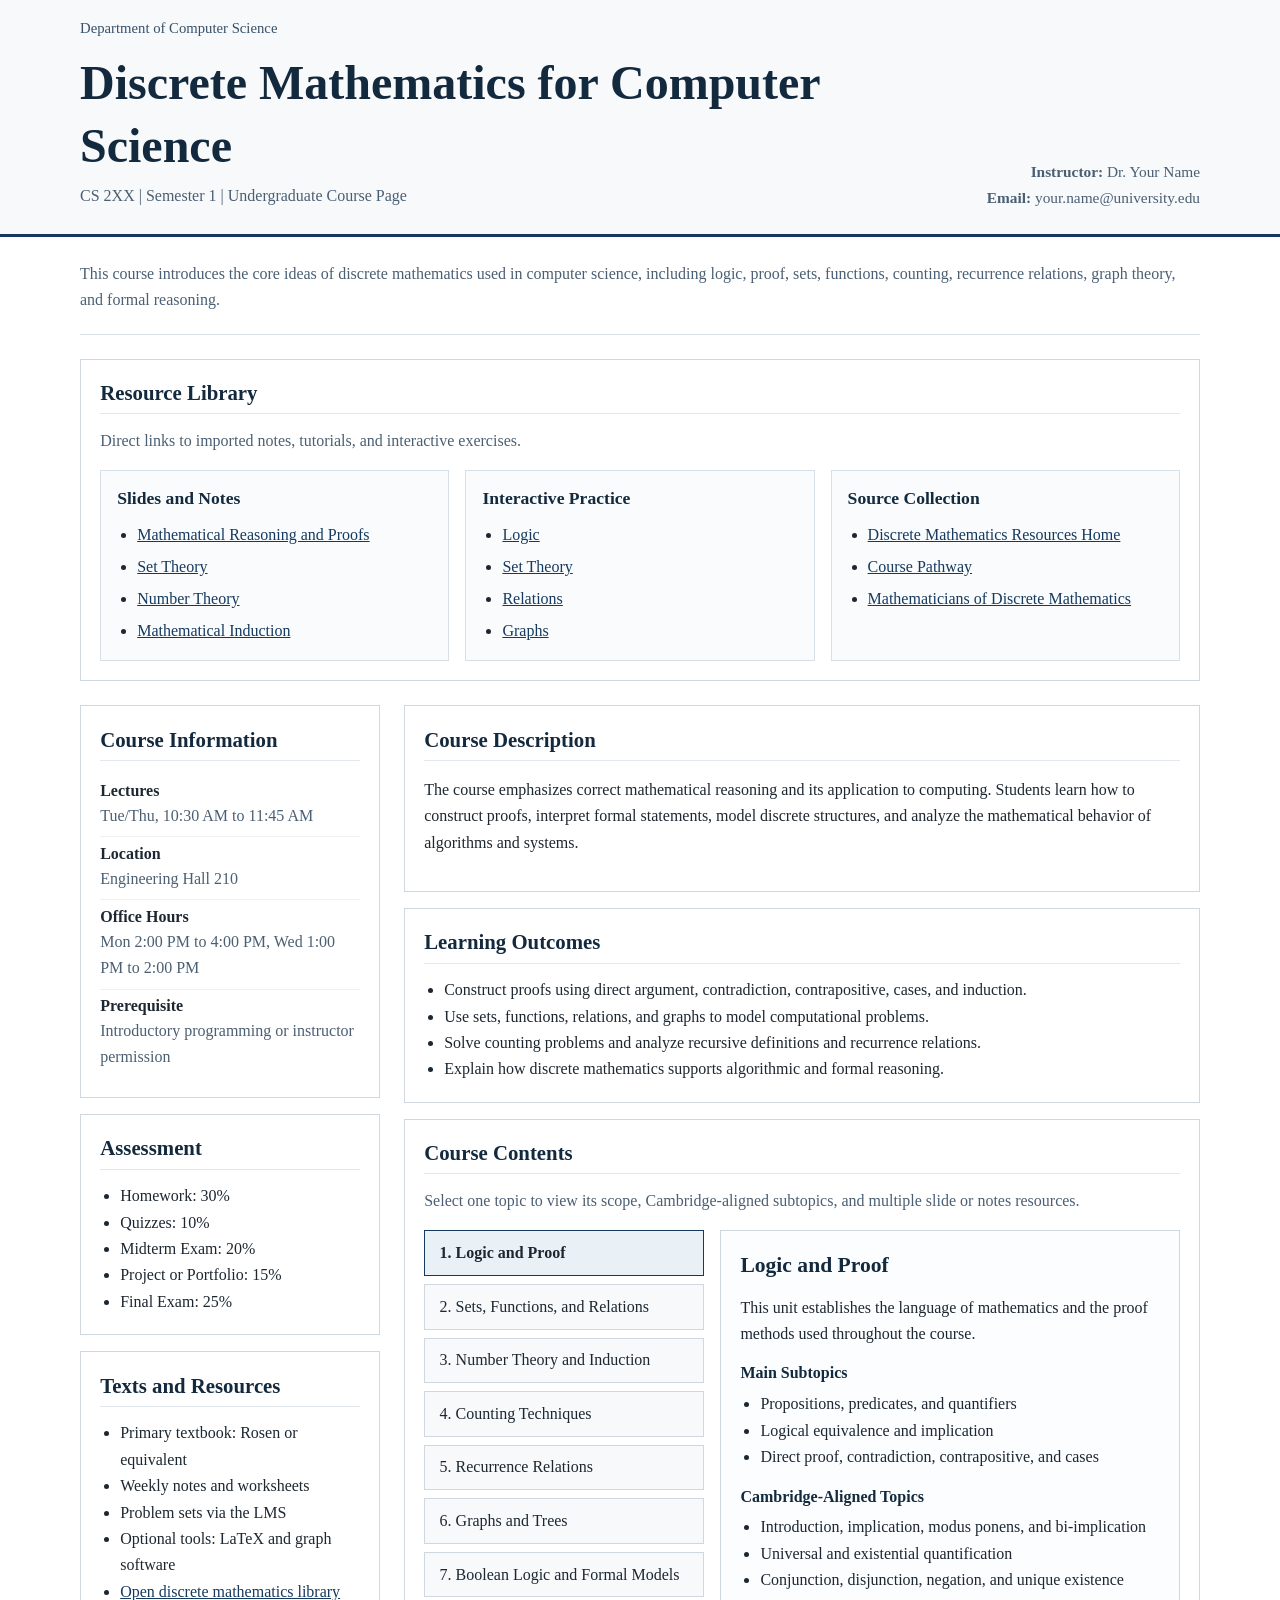
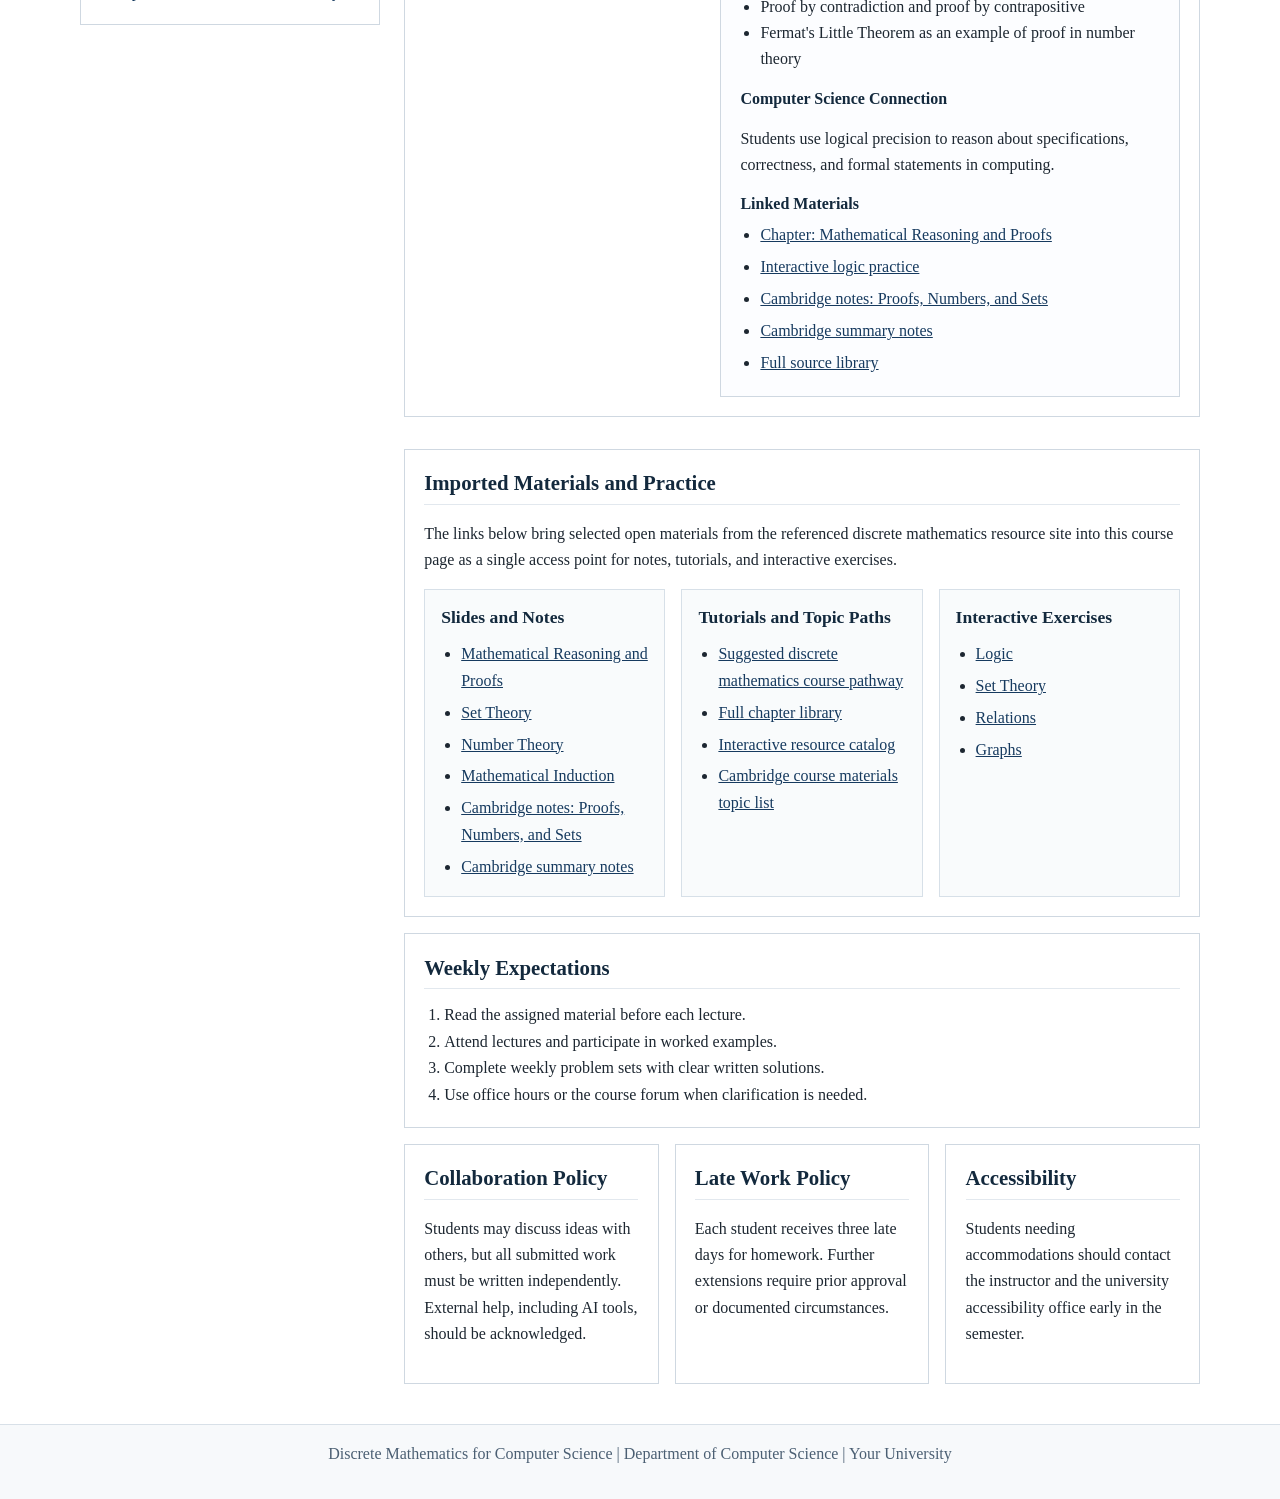
==== commit c27cfa3e: "Mathematicians" ====
--- a/index.html
+++ b/index.html
@@ -65,6 +65,7 @@
           <ul class="resource-links">
             <li><a href="https://sites.google.com/view/discretemathematicsresources/home" target="_blank" rel="noreferrer">Discrete Mathematics Resources Home</a></li>
             <li><a href="https://sites.google.com/view/discretemathematicsresources/courses" target="_blank" rel="noreferrer">Course Pathway</a></li>
+            <li><a href="mathematicians.html">Mathematicians of Discrete Mathematics</a></li>
           </ul>
         </article>
       </div>
--- a/styles.css
+++ b/styles.css
@@ -251,12 +251,50 @@
   text-align: center;
 }
 
+.mathematician-grid {
+  display: grid;
+  grid-template-columns: repeat(2, minmax(0, 1fr));
+  gap: 1rem;
+}
+
+.mathematician-card {
+  display: grid;
+  grid-template-columns: 150px 1fr;
+  gap: 1rem;
+  padding: 1rem 0;
+  border-top: 1px solid #e2e8ee;
+}
+
+.mathematician-card:first-child {
+  border-top: 0;
+  padding-top: 0;
+}
+
+.mathematician-card img {
+  width: 150px;
+  height: 190px;
+  object-fit: cover;
+  border: 1px solid #cfd8e1;
+  background: #f7f9fb;
+}
+
+.mathematician-card h3 {
+  margin-bottom: 0.25rem;
+}
+
+.mathematician-years {
+  margin: 0 0 0.6rem;
+  color: #4b5f73;
+  font-size: 0.95rem;
+}
+
 @media (max-width: 920px) {
   .layout,
   .contents-layout,
   .resource-library-grid,
   .import-grid,
   .policy-grid,
+  .mathematician-grid,
   .header-row {
     grid-template-columns: 1fr;
     display: grid;
@@ -277,4 +315,14 @@
   .topic-content {
     padding: 1rem;
   }
-}
+
+  .mathematician-card {
+    grid-template-columns: 1fr;
+  }
+
+  .mathematician-card img {
+    width: 100%;
+    max-width: 220px;
+    height: auto;
+  }
+}
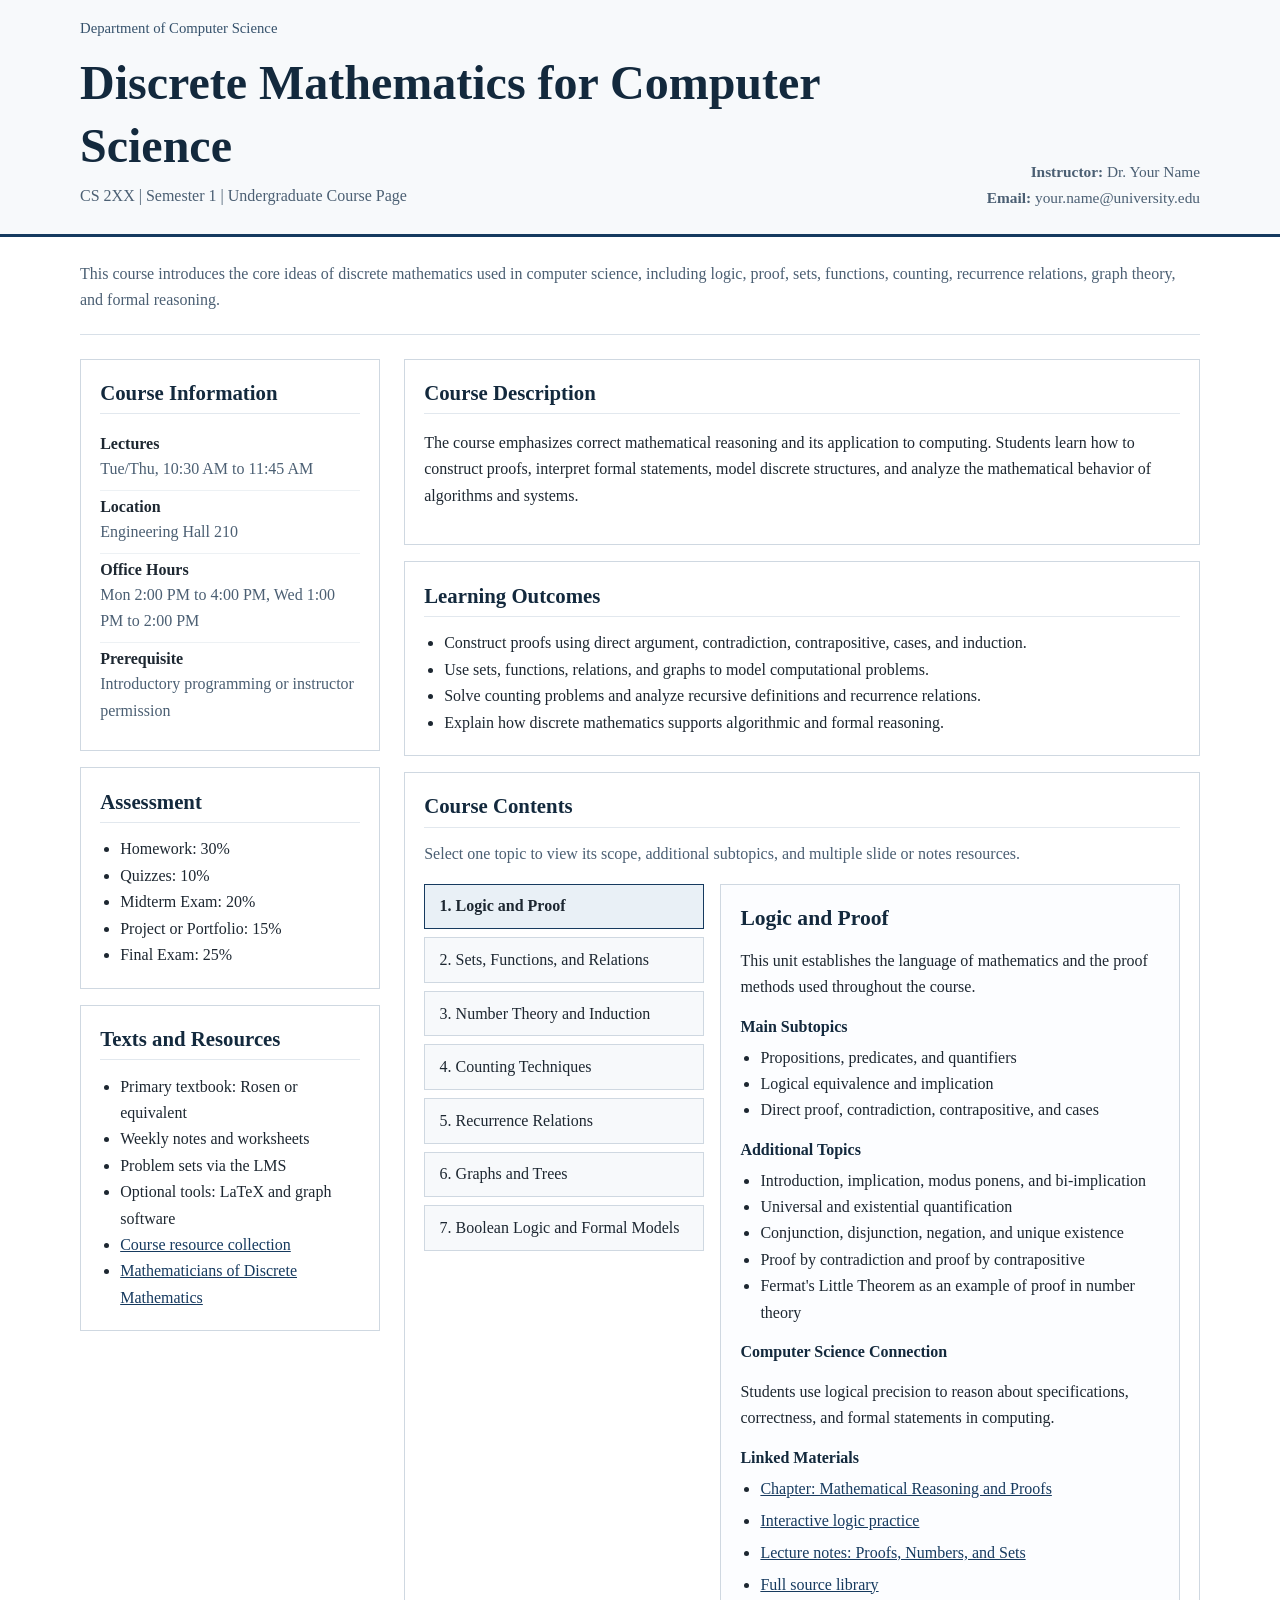
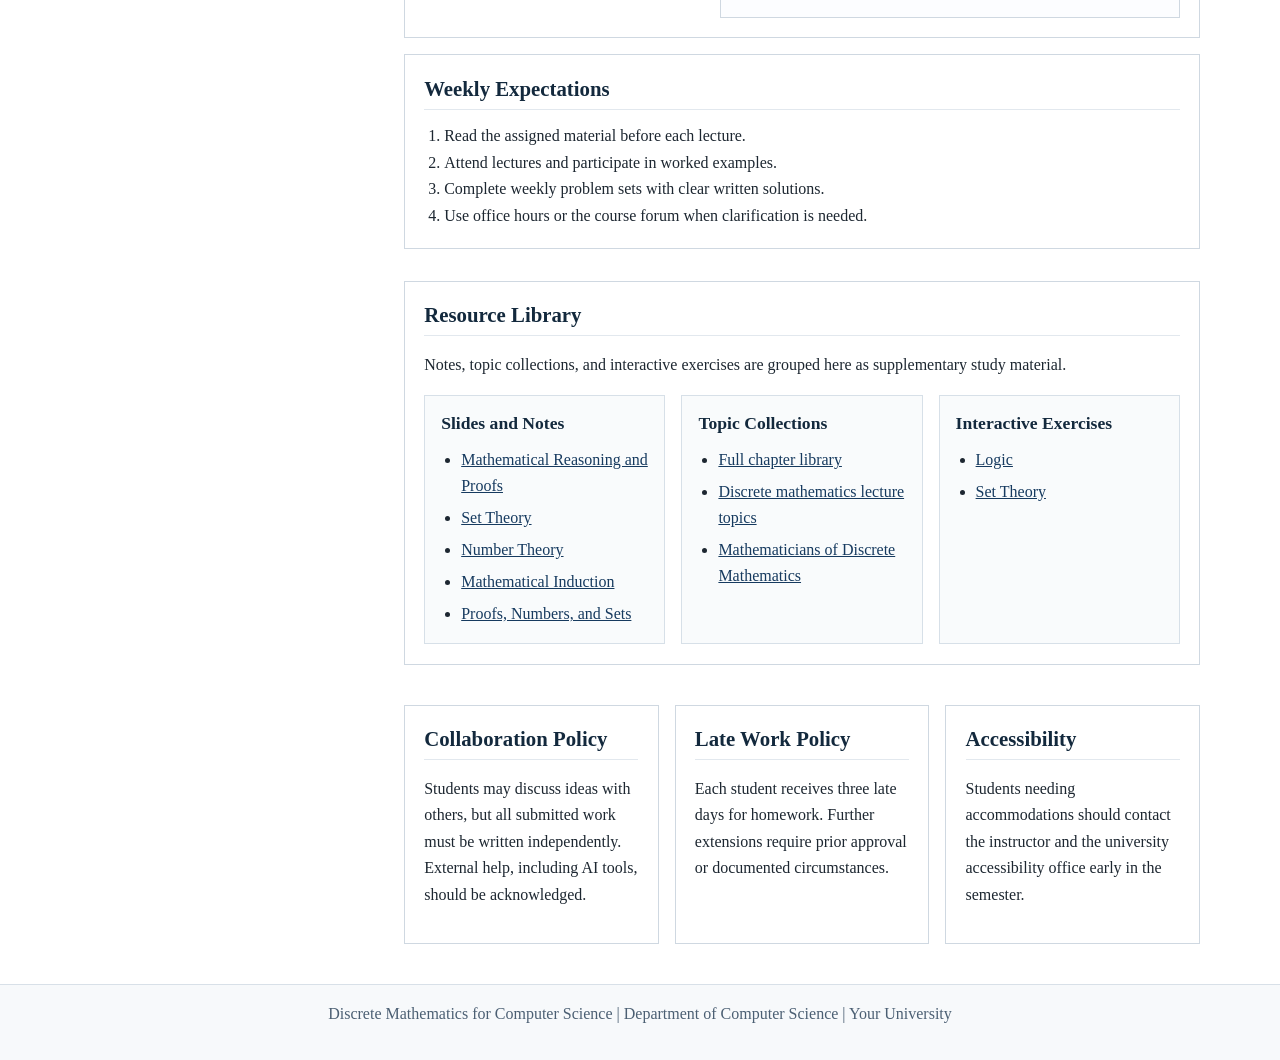
==== commit af10c339: "Updated layout" ====
--- a/index.html
+++ b/index.html
@@ -36,41 +36,6 @@
       </p>
     </section>
 
-    <section class="panel resource-library">
-      <div class="section-heading">
-        <h2>Resource Library</h2>
-        <p>Direct links to imported notes, tutorials, and interactive exercises.</p>
-      </div>
-      <div class="resource-library-grid">
-        <article class="resource-box">
-          <h3>Slides and Notes</h3>
-          <ul class="resource-links">
-            <li><a href="https://drive.google.com/file/d/1-FFa6nMVg18m1zPtoAQrFalwpx2YaGK4/view" target="_blank" rel="noreferrer">Mathematical Reasoning and Proofs</a></li>
-            <li><a href="https://drive.google.com/file/d/1IHfSNw0M9L10bTb4iQ6dBgKBtfQUMOI0/view" target="_blank" rel="noreferrer">Set Theory</a></li>
-            <li><a href="https://drive.google.com/file/d/1WyMje4r8VJ4Uaq4f5yHFNqVxZz2aElso/view" target="_blank" rel="noreferrer">Number Theory</a></li>
-            <li><a href="https://drive.google.com/file/d/1Sn6eGQo4l_p9pe7r1mcu5bf4Y0kWe83U/view" target="_blank" rel="noreferrer">Mathematical Induction</a></li>
-          </ul>
-        </article>
-        <article class="resource-box">
-          <h3>Interactive Practice</h3>
-          <ul class="resource-links">
-            <li><a href="https://bendazz.github.io/logic/" target="_blank" rel="noreferrer">Logic</a></li>
-            <li><a href="https://bendazz.github.io/sets/" target="_blank" rel="noreferrer">Set Theory</a></li>
-            <li><a href="https://bendazz.github.io/relations/" target="_blank" rel="noreferrer">Relations</a></li>
-            <li><a href="https://bendazz.github.io/graphs/" target="_blank" rel="noreferrer">Graphs</a></li>
-          </ul>
-        </article>
-        <article class="resource-box">
-          <h3>Source Collection</h3>
-          <ul class="resource-links">
-            <li><a href="https://sites.google.com/view/discretemathematicsresources/home" target="_blank" rel="noreferrer">Discrete Mathematics Resources Home</a></li>
-            <li><a href="https://sites.google.com/view/discretemathematicsresources/courses" target="_blank" rel="noreferrer">Course Pathway</a></li>
-            <li><a href="mathematicians.html">Mathematicians of Discrete Mathematics</a></li>
-          </ul>
-        </article>
-      </div>
-    </section>
-
     <div class="layout">
       <aside class="sidebar">
         <section class="panel">
@@ -101,7 +66,8 @@
             <li>Weekly notes and worksheets</li>
             <li>Problem sets via the LMS</li>
             <li>Optional tools: LaTeX and graph software</li>
-            <li><a href="https://sites.google.com/view/discretemathematicsresources/home" target="_blank" rel="noreferrer">Open discrete mathematics library</a></li>
+            <li><a href="https://sites.google.com/view/discretemathematicsresources/home" target="_blank" rel="noreferrer">Course resource collection</a></li>
+            <li><a href="mathematicians.html">Mathematicians of Discrete Mathematics</a></li>
           </ul>
         </section>
       </aside>
@@ -129,7 +95,7 @@
         <section id="contents" class="panel">
           <div class="section-heading">
             <h2>Course Contents</h2>
-            <p>Select one topic to view its scope, Cambridge-aligned subtopics, and multiple slide or notes resources.</p>
+            <p>Select one topic to view its scope, additional subtopics, and multiple slide or notes resources.</p>
           </div>
 
           <div class="contents-layout" data-tabs>
@@ -153,7 +119,7 @@
                   <li>Logical equivalence and implication</li>
                   <li>Direct proof, contradiction, contrapositive, and cases</li>
                 </ul>
-                <h4>Cambridge-Aligned Topics</h4>
+                <h4>Additional Topics</h4>
                 <ul>
                   <li>Introduction, implication, modus ponens, and bi-implication</li>
                   <li>Universal and existential quantification</li>
@@ -167,8 +133,7 @@
                 <ul class="resource-links">
                   <li><a href="https://drive.google.com/file/d/1-FFa6nMVg18m1zPtoAQrFalwpx2YaGK4/view" target="_blank" rel="noreferrer">Chapter: Mathematical Reasoning and Proofs</a></li>
                   <li><a href="https://bendazz.github.io/logic/" target="_blank" rel="noreferrer">Interactive logic practice</a></li>
-                  <li><a href="https://www.cl.cam.ac.uk/teaching/2526/DiscMath/DiscMathProofsNumbersSetsNotes.pdf" target="_blank" rel="noreferrer">Cambridge notes: Proofs, Numbers, and Sets</a></li>
-                  <li><a href="https://www.cl.cam.ac.uk/teaching/2526/DiscMath/DiscMathSummaryNotes.pdf" target="_blank" rel="noreferrer">Cambridge summary notes</a></li>
+                  <li><a href="https://www.cl.cam.ac.uk/teaching/2526/DiscMath/DiscMathProofsNumbersSetsNotes.pdf" target="_blank" rel="noreferrer">Lecture notes: Proofs, Numbers, and Sets</a></li>
                   <li><a href="https://sites.google.com/view/discretemathematicsresources/home" target="_blank" rel="noreferrer">Full source library</a></li>
                 </ul>
               </section>
@@ -182,7 +147,7 @@
                   <li>Functions, images, inverse images, injective and surjective functions</li>
                   <li>Relations, equivalence relations, and partial orders</li>
                 </ul>
-                <h4>Cambridge-Aligned Topics</h4>
+                <h4>Additional Topics</h4>
                 <ul>
                   <li>Set membership, comprehension, extensionality, subsets, and supersets</li>
                   <li>Separation principle, Russell's paradox, empty set, and powerset</li>
@@ -196,8 +161,7 @@
                 <ul class="resource-links">
                   <li><a href="https://drive.google.com/file/d/1IHfSNw0M9L10bTb4iQ6dBgKBtfQUMOI0/view" target="_blank" rel="noreferrer">Chapter: Set Theory</a></li>
                   <li><a href="https://bendazz.github.io/sets/" target="_blank" rel="noreferrer">Interactive set theory practice</a></li>
-                  <li><a href="https://bendazz.github.io/relations/" target="_blank" rel="noreferrer">Interactive relations practice</a></li>
-                  <li><a href="https://www.cl.cam.ac.uk/teaching/2526/DiscMath/DiscMathProofsNumbersSetsNotes.pdf" target="_blank" rel="noreferrer">Cambridge notes: sets, relations, and functions</a></li>
+                  <li><a href="https://www.cl.cam.ac.uk/teaching/2526/DiscMath/DiscMathProofsNumbersSetsNotes.pdf" target="_blank" rel="noreferrer">Lecture notes: sets, relations, and functions</a></li>
                 </ul>
               </section>
 
@@ -210,7 +174,7 @@
                   <li>The Euclidean algorithm</li>
                   <li>Weak induction, strong induction, and recursive definitions</li>
                 </ul>
-                <h4>Cambridge-Aligned Topics</h4>
+                <h4>Additional Topics</h4>
                 <ul>
                   <li>Divisibility, congruence, natural numbers, integers, rationals, rings, and fields</li>
                   <li>Division theorem and division algorithm</li>
@@ -224,7 +188,7 @@
                 <ul class="resource-links">
                   <li><a href="https://drive.google.com/file/d/1WyMje4r8VJ4Uaq4f5yHFNqVxZz2aElso/view" target="_blank" rel="noreferrer">Chapter: Number Theory</a></li>
                   <li><a href="https://drive.google.com/file/d/1Sn6eGQo4l_p9pe7r1mcu5bf4Y0kWe83U/view" target="_blank" rel="noreferrer">Chapter: Mathematical Induction</a></li>
-                  <li><a href="https://www.cl.cam.ac.uk/teaching/2526/DiscMath/DiscMathProofsNumbersSetsNotes.pdf" target="_blank" rel="noreferrer">Cambridge notes: numbers and induction</a></li>
+                  <li><a href="https://www.cl.cam.ac.uk/teaching/2526/DiscMath/DiscMathProofsNumbersSetsNotes.pdf" target="_blank" rel="noreferrer">Lecture notes: numbers and induction</a></li>
                   <li><a href="https://sites.google.com/view/discretemathematicsresources/home" target="_blank" rel="noreferrer">Source site exercises including Euclidean algorithm and modular arithmetic</a></li>
                 </ul>
               </section>
@@ -238,7 +202,7 @@
                   <li>Permutations and combinations</li>
                   <li>Binomial coefficients, pigeonhole principle, and inclusion-exclusion</li>
                 </ul>
-                <h4>Cambridge-Aligned Topics</h4>
+                <h4>Additional Topics</h4>
                 <ul>
                   <li>Finite cardinality and characteristic functions</li>
                   <li>Equal cardinality via bijections</li>
@@ -251,7 +215,7 @@
                 <ul class="resource-links">
                   <li><a href="https://sites.google.com/view/discretemathematicsresources/home" target="_blank" rel="noreferrer">Source notes for permutations and counting</a></li>
                   <li><a href="https://sites.google.com/view/discretemathematicsresources/home" target="_blank" rel="noreferrer">Interactive counting problems and permutation practice</a></li>
-                  <li><a href="https://www.cl.cam.ac.uk/teaching/2526/DiscMath/DiscMathProofsNumbersSetsNotes.pdf" target="_blank" rel="noreferrer">Cambridge notes: finite cardinality and counting-related set methods</a></li>
+                  <li><a href="https://www.cl.cam.ac.uk/teaching/2526/DiscMath/DiscMathProofsNumbersSetsNotes.pdf" target="_blank" rel="noreferrer">Lecture notes: finite cardinality and counting-related set methods</a></li>
                 </ul>
               </section>
 
@@ -264,7 +228,7 @@
                   <li>Linear recurrence relations</li>
                   <li>Closed forms and interpretation of recursive growth</li>
                 </ul>
-                <h4>Cambridge-Aligned Topics</h4>
+                <h4>Additional Topics</h4>
                 <ul>
                   <li>Inductive definitions and rule-based construction</li>
                   <li>Recursive structure in functions and formal descriptions</li>
@@ -275,8 +239,7 @@
                 <h4>Linked Materials</h4>
                 <ul class="resource-links">
                   <li><a href="https://sites.google.com/view/discretemathematicsresources/home" target="_blank" rel="noreferrer">Source library sequences materials</a></li>
-                  <li><a href="https://sites.google.com/view/discretemathematicsresources/courses" target="_blank" rel="noreferrer">Suggested course organization from the source library</a></li>
-                  <li><a href="https://www.cl.cam.ac.uk/teaching/2526/DiscMath/DiscMathProofsNumbersSetsNotes.pdf" target="_blank" rel="noreferrer">Cambridge notes: induction and inductive definitions</a></li>
+                  <li><a href="https://www.cl.cam.ac.uk/teaching/2526/DiscMath/DiscMathProofsNumbersSetsNotes.pdf" target="_blank" rel="noreferrer">Lecture notes: induction and inductive definitions</a></li>
                 </ul>
               </section>
 
@@ -289,7 +252,7 @@
                   <li>Trees, rooted trees, and spanning trees</li>
                   <li>Basic graph representations and traversal ideas</li>
                 </ul>
-                <h4>Cambridge-Aligned Topics</h4>
+                <h4>Additional Topics</h4>
                 <ul>
                   <li>Directed graphs and adjacency matrices</li>
                   <li>Reachability, preorders, and reflexive-transitive closure</li>
@@ -299,8 +262,7 @@
                 <p>Graph theory supports search, networks, dependency structures, and hierarchical data representation.</p>
                 <h4>Linked Materials</h4>
                 <ul class="resource-links">
-                  <li><a href="https://bendazz.github.io/graphs/" target="_blank" rel="noreferrer">Interactive graph practice</a></li>
-                  <li><a href="https://www.cl.cam.ac.uk/teaching/2526/DiscMath/DiscMathProofsNumbersSetsNotes.pdf" target="_blank" rel="noreferrer">Cambridge notes: directed graphs and closure</a></li>
+                  <li><a href="https://www.cl.cam.ac.uk/teaching/2526/DiscMath/DiscMathProofsNumbersSetsNotes.pdf" target="_blank" rel="noreferrer">Lecture notes: directed graphs and closure</a></li>
                   <li><a href="https://sites.google.com/view/discretemathematicsresources/home" target="_blank" rel="noreferrer">Source notes for graphs and graph coloring game</a></li>
                 </ul>
               </section>
@@ -314,7 +276,7 @@
                   <li>Logic circuits and simplification</li>
                   <li>Finite-state models and formal reasoning</li>
                 </ul>
-                <h4>Cambridge-Aligned Topics</h4>
+                <h4>Additional Topics</h4>
                 <ul>
                   <li>Formal languages and inductive definitions</li>
                   <li>Regular expressions and pattern matching</li>
@@ -326,7 +288,7 @@
                 <h4>Linked Materials</h4>
                 <ul class="resource-links">
                   <li><a href="https://sites.google.com/view/discretemathematicsresources/home" target="_blank" rel="noreferrer">Source exercises for Boolean product and Boolean algebra practice</a></li>
-                  <li><a href="https://www.cl.cam.ac.uk/teaching/2526/DiscMath/materials.html" target="_blank" rel="noreferrer">Cambridge materials: formal languages and automata lecture list</a></li>
+                  <li><a href="https://www.cl.cam.ac.uk/teaching/2526/DiscMath/materials.html" target="_blank" rel="noreferrer">Lecture list: formal languages and automata</a></li>
                   <li><a href="https://sites.google.com/view/discretemathematicsresources/home" target="_blank" rel="noreferrer">Formal-model resources from the source library</a></li>
                 </ul>
               </section>
@@ -334,11 +296,20 @@
           </div>
         </section>
 
-        <section class="panel imported-materials">
-          <h2>Imported Materials and Practice</h2>
+        <section class="panel">
+          <h2>Weekly Expectations</h2>
+          <ol>
+            <li>Read the assigned material before each lecture.</li>
+            <li>Attend lectures and participate in worked examples.</li>
+            <li>Complete weekly problem sets with clear written solutions.</li>
+            <li>Use office hours or the course forum when clarification is needed.</li>
+          </ol>
+        </section>
+
+        <section class="panel imported-materials resource-library">
+          <h2>Resource Library</h2>
           <p>
-            The links below bring selected open materials from the referenced discrete mathematics resource site
-            into this course page as a single access point for notes, tutorials, and interactive exercises.
+            Notes, topic collections, and interactive exercises are grouped here as supplementary study material.
           </p>
           <div class="import-grid">
             <article class="import-card">
@@ -348,17 +319,15 @@
                 <li><a href="https://drive.google.com/file/d/1IHfSNw0M9L10bTb4iQ6dBgKBtfQUMOI0/view" target="_blank" rel="noreferrer">Set Theory</a></li>
                 <li><a href="https://drive.google.com/file/d/1WyMje4r8VJ4Uaq4f5yHFNqVxZz2aElso/view" target="_blank" rel="noreferrer">Number Theory</a></li>
                 <li><a href="https://drive.google.com/file/d/1Sn6eGQo4l_p9pe7r1mcu5bf4Y0kWe83U/view" target="_blank" rel="noreferrer">Mathematical Induction</a></li>
-                <li><a href="https://www.cl.cam.ac.uk/teaching/2526/DiscMath/DiscMathProofsNumbersSetsNotes.pdf" target="_blank" rel="noreferrer">Cambridge notes: Proofs, Numbers, and Sets</a></li>
-                <li><a href="https://www.cl.cam.ac.uk/teaching/2526/DiscMath/DiscMathSummaryNotes.pdf" target="_blank" rel="noreferrer">Cambridge summary notes</a></li>
+                <li><a href="https://www.cl.cam.ac.uk/teaching/2526/DiscMath/DiscMathProofsNumbersSetsNotes.pdf" target="_blank" rel="noreferrer">Proofs, Numbers, and Sets</a></li>
               </ul>
             </article>
             <article class="import-card">
-              <h3>Tutorials and Topic Paths</h3>
+              <h3>Topic Collections</h3>
               <ul class="resource-links">
-                <li><a href="https://sites.google.com/view/discretemathematicsresources/courses" target="_blank" rel="noreferrer">Suggested discrete mathematics course pathway</a></li>
                 <li><a href="https://sites.google.com/view/discretemathematicsresources/home" target="_blank" rel="noreferrer">Full chapter library</a></li>
-                <li><a href="https://sites.google.com/view/discretemathematicsresources/home" target="_blank" rel="noreferrer">Interactive resource catalog</a></li>
-                <li><a href="https://www.cl.cam.ac.uk/teaching/2526/DiscMath/materials.html" target="_blank" rel="noreferrer">Cambridge course materials topic list</a></li>
+                <li><a href="https://www.cl.cam.ac.uk/teaching/2526/DiscMath/materials.html" target="_blank" rel="noreferrer">Discrete mathematics lecture topics</a></li>
+                <li><a href="mathematicians.html">Mathematicians of Discrete Mathematics</a></li>
               </ul>
             </article>
             <article class="import-card">
@@ -366,21 +335,9 @@
               <ul class="resource-links">
                 <li><a href="https://bendazz.github.io/logic/" target="_blank" rel="noreferrer">Logic</a></li>
                 <li><a href="https://bendazz.github.io/sets/" target="_blank" rel="noreferrer">Set Theory</a></li>
-                <li><a href="https://bendazz.github.io/relations/" target="_blank" rel="noreferrer">Relations</a></li>
-                <li><a href="https://bendazz.github.io/graphs/" target="_blank" rel="noreferrer">Graphs</a></li>
               </ul>
             </article>
           </div>
-        </section>
-
-        <section class="panel">
-          <h2>Weekly Expectations</h2>
-          <ol>
-            <li>Read the assigned material before each lecture.</li>
-            <li>Attend lectures and participate in worked examples.</li>
-            <li>Complete weekly problem sets with clear written solutions.</li>
-            <li>Use office hours or the course forum when clarification is needed.</li>
-          </ol>
         </section>
 
         <section id="policies" class="policy-grid">
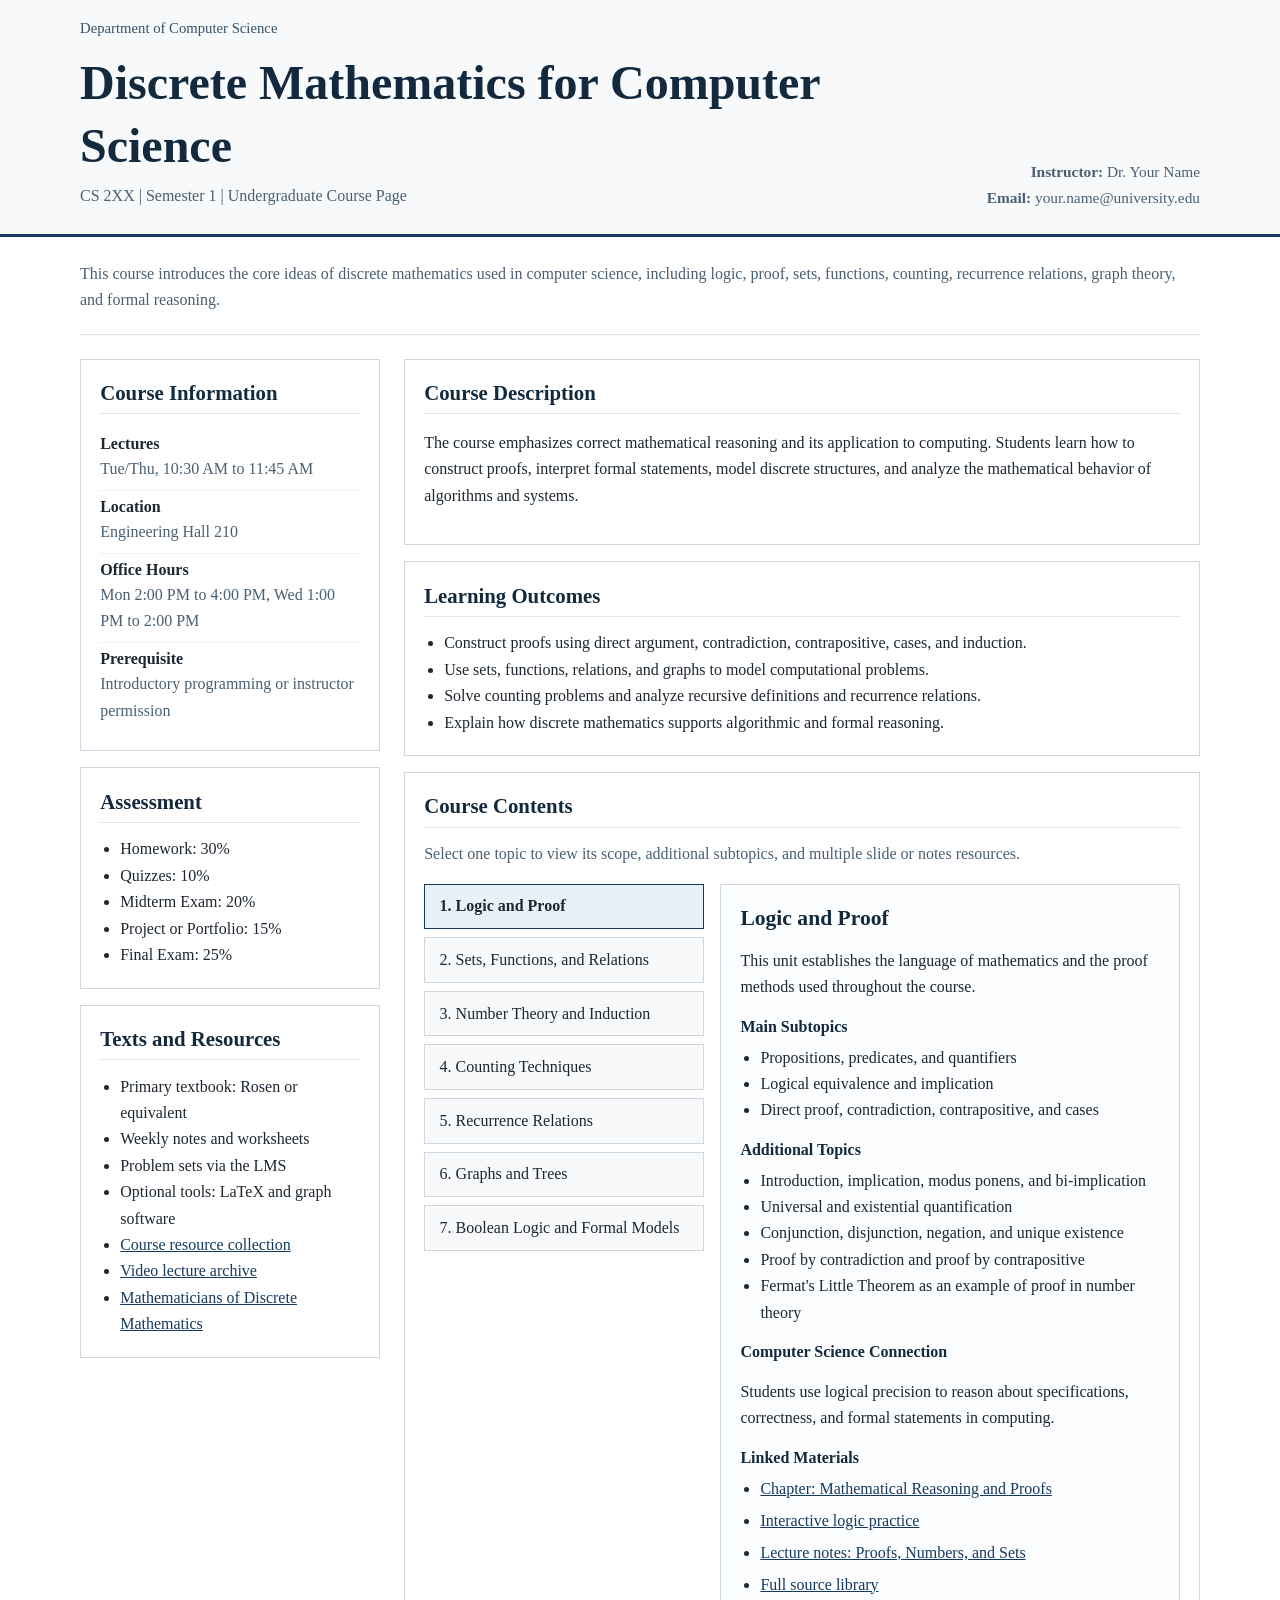
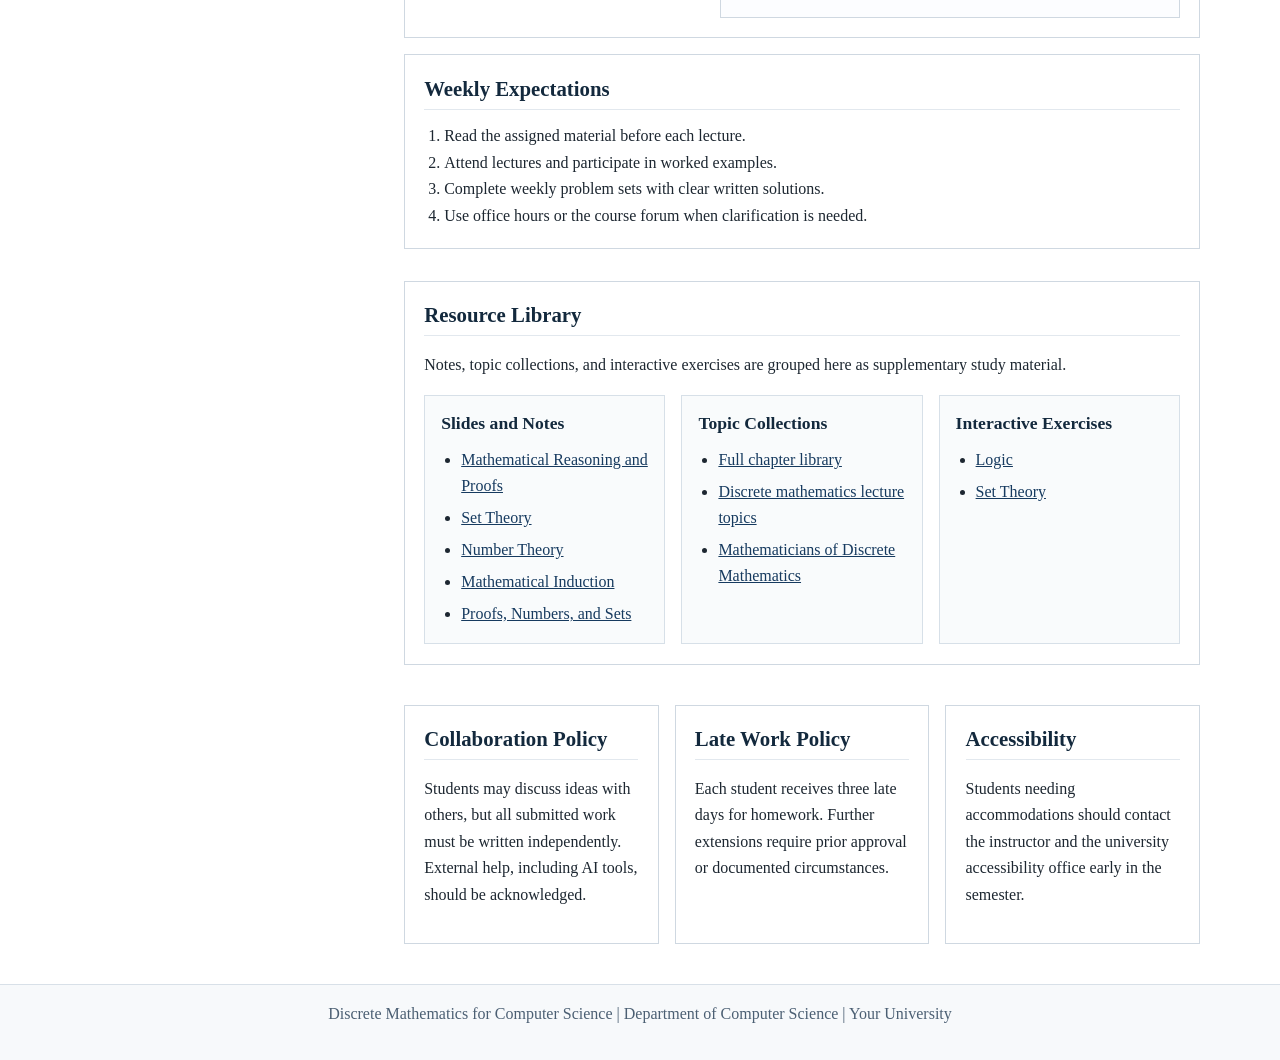
==== commit 81a6bddf: "Videos" ====
--- a/index.html
+++ b/index.html
@@ -67,6 +67,7 @@
             <li>Problem sets via the LMS</li>
             <li>Optional tools: LaTeX and graph software</li>
             <li><a href="https://sites.google.com/view/discretemathematicsresources/home" target="_blank" rel="noreferrer">Course resource collection</a></li>
+            <li><a href="video-archive.html">Video lecture archive</a></li>
             <li><a href="mathematicians.html">Mathematicians of Discrete Mathematics</a></li>
           </ul>
         </section>
--- a/styles.css
+++ b/styles.css
@@ -288,6 +288,142 @@
   font-size: 0.95rem;
 }
 
+.video-archive {
+  display: grid;
+  grid-template-columns: 260px 1fr 320px;
+  gap: 1rem;
+  align-items: start;
+}
+
+.screen-panel {
+  display: grid;
+  gap: 1rem;
+}
+
+.screen-frame {
+  background:
+    linear-gradient(180deg, #1e2730 0%, #111820 100%);
+  color: #f3f7fb;
+  border-color: #25394d;
+}
+
+.screen-frame h2,
+.screen-frame p,
+.screen-frame a,
+.screen-frame span {
+  color: inherit;
+}
+
+.screen-header {
+  display: flex;
+  justify-content: space-between;
+  gap: 1rem;
+  align-items: start;
+  margin-bottom: 1rem;
+}
+
+.screen-label {
+  margin: 0 0 0.35rem;
+  font-size: 0.8rem;
+  letter-spacing: 0.08em;
+  text-transform: uppercase;
+  color: #b6c8d8;
+}
+
+.screen-meta {
+  display: grid;
+  gap: 0.35rem;
+  justify-items: end;
+  font-size: 0.92rem;
+}
+
+.video-player-shell {
+  position: relative;
+  aspect-ratio: 16 / 9;
+  border: 1px solid #38516b;
+  background:
+    radial-gradient(circle at center, rgba(110, 149, 184, 0.2), transparent 60%),
+    repeating-linear-gradient(0deg, rgba(255, 255, 255, 0.04), rgba(255, 255, 255, 0.04) 1px, transparent 1px, transparent 3px),
+    #091018;
+}
+
+.video-player-shell iframe {
+  width: 100%;
+  height: 100%;
+  border: 0;
+}
+
+.channel-list,
+.playlist-list {
+  display: grid;
+  gap: 0.6rem;
+}
+
+.channel-button,
+.playlist-button {
+  appearance: none;
+  -webkit-appearance: none;
+  width: 100%;
+  border: 1px solid #cfd8e1;
+  background: #f7f9fb;
+  color: #1d2731;
+  text-align: left;
+  cursor: pointer;
+}
+
+.channel-button {
+  display: grid;
+  gap: 0.15rem;
+  padding: 0.85rem 0.9rem;
+}
+
+.channel-button.is-active,
+.playlist-button.is-active {
+  border-color: #163a5f;
+  background: #e9f0f6;
+}
+
+.channel-number {
+  font-size: 0.78rem;
+  letter-spacing: 0.08em;
+  text-transform: uppercase;
+  color: #4b5f73;
+}
+
+.channel-name {
+  font-weight: 700;
+}
+
+.playlist-button {
+  display: grid;
+  gap: 0.25rem;
+  padding: 0.9rem;
+}
+
+.playlist-button strong {
+  font-size: 1rem;
+}
+
+.playlist-button span {
+  color: #4b5f73;
+  font-size: 0.92rem;
+}
+
+.episode-list {
+  margin: 0;
+  padding-left: 1.2rem;
+}
+
+.episode-list li + li {
+  margin-top: 0.45rem;
+}
+
+.guide-footer {
+  margin-top: 1rem;
+  padding-top: 0.8rem;
+  border-top: 1px solid #e2e8ee;
+}
+
 @media (max-width: 920px) {
   .layout,
   .contents-layout,
@@ -295,6 +431,7 @@
   .import-grid,
   .policy-grid,
   .mathematician-grid,
+  .video-archive,
   .header-row {
     grid-template-columns: 1fr;
     display: grid;
@@ -314,6 +451,15 @@
   .panel,
   .topic-content {
     padding: 1rem;
+  }
+
+  .screen-header {
+    grid-template-columns: 1fr;
+    display: grid;
+  }
+
+  .screen-meta {
+    justify-items: start;
   }
 
   .mathematician-card {
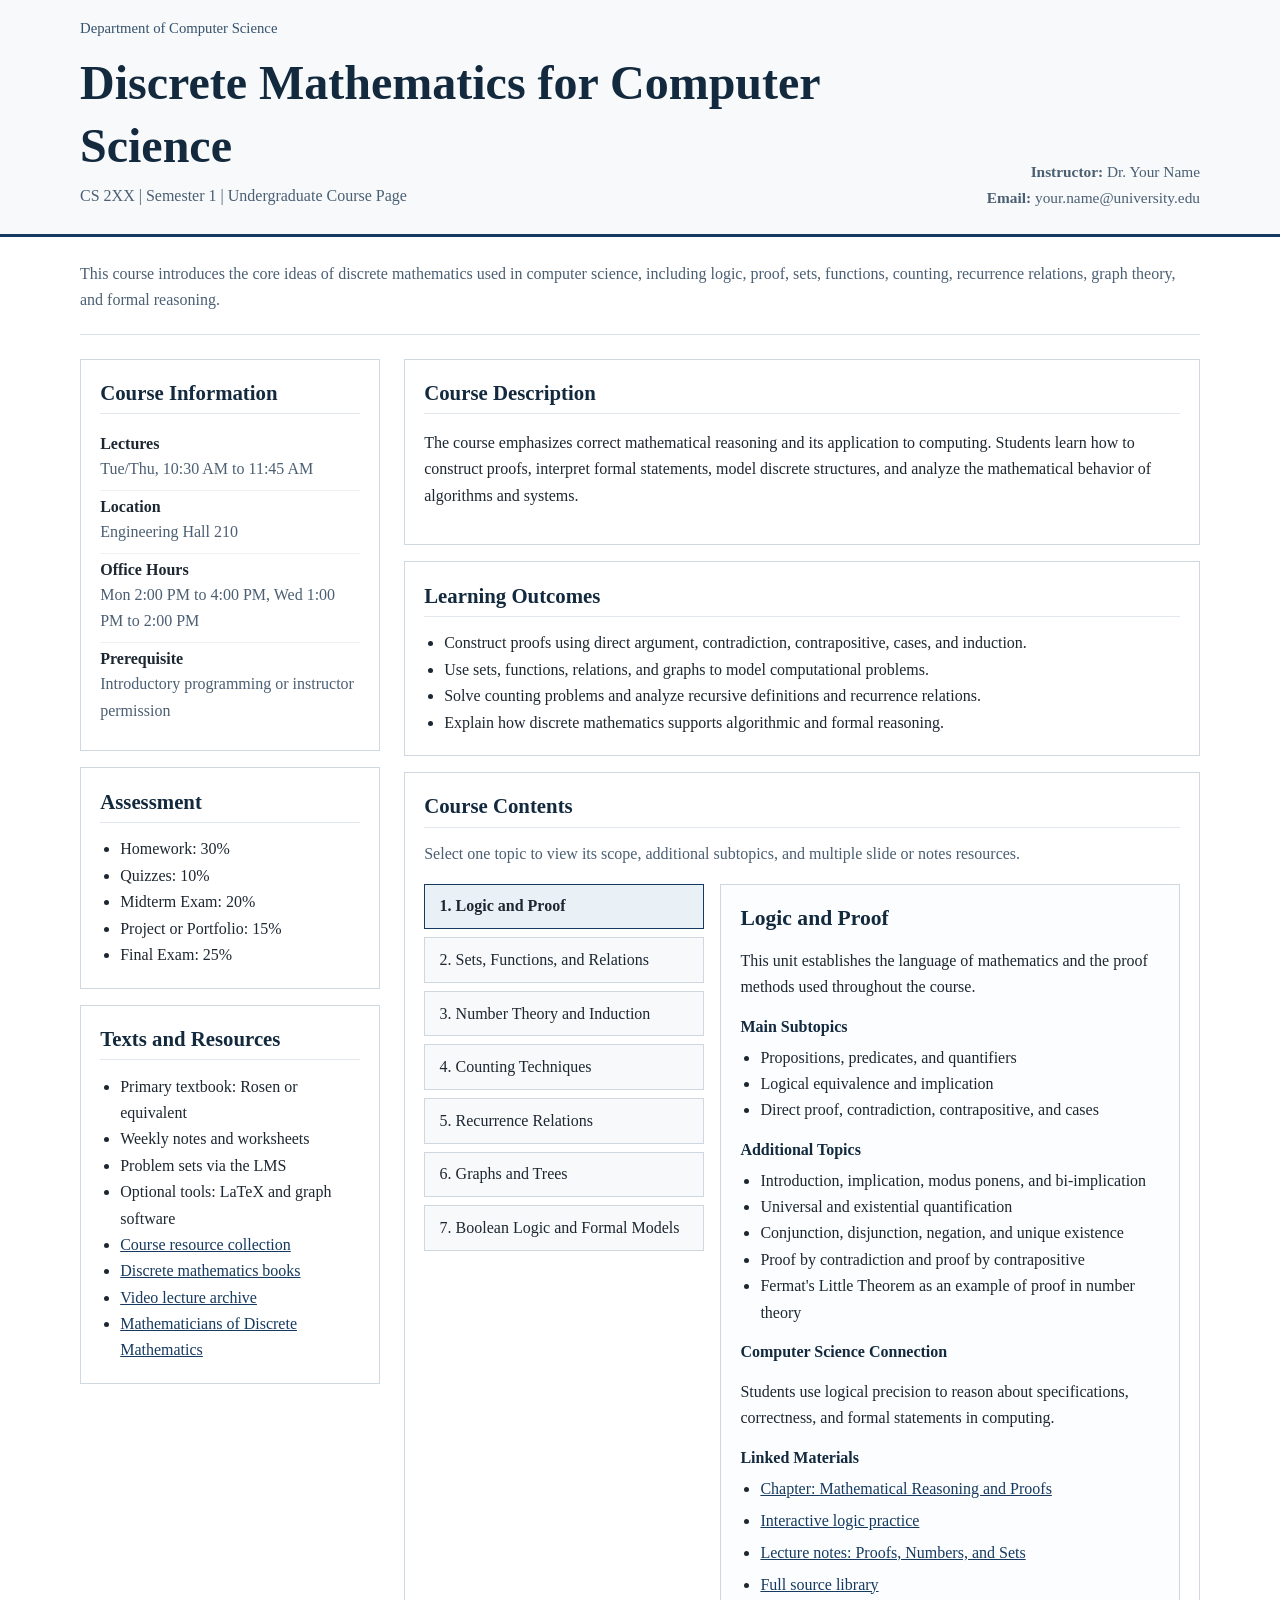
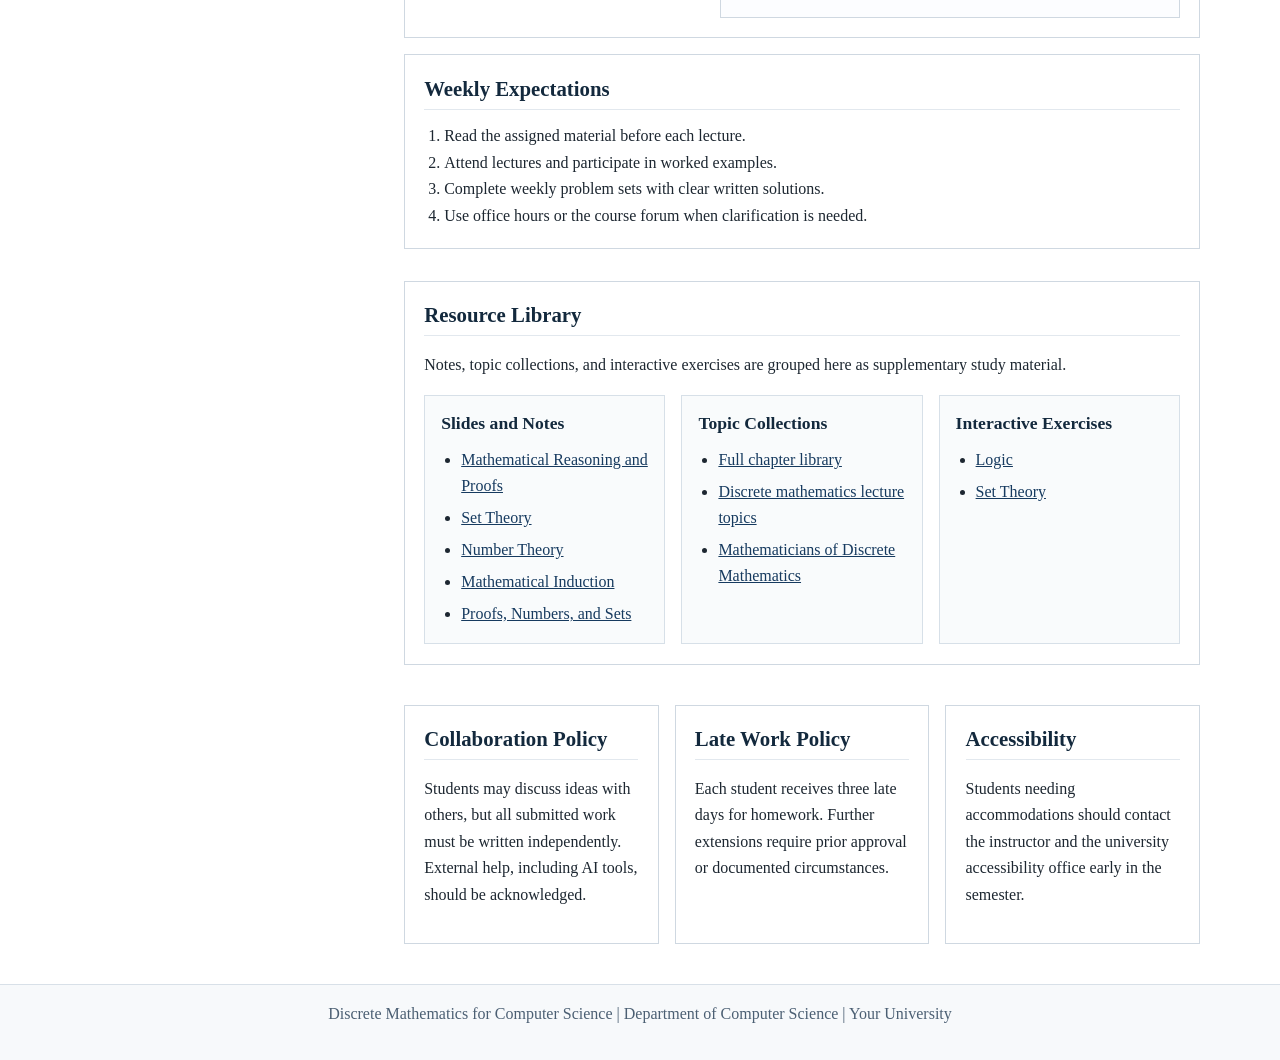
==== commit e844c45e: "Books" ====
--- a/index.html
+++ b/index.html
@@ -67,6 +67,7 @@
             <li>Problem sets via the LMS</li>
             <li>Optional tools: LaTeX and graph software</li>
             <li><a href="https://sites.google.com/view/discretemathematicsresources/home" target="_blank" rel="noreferrer">Course resource collection</a></li>
+            <li><a href="books.html">Discrete mathematics books</a></li>
             <li><a href="video-archive.html">Video lecture archive</a></li>
             <li><a href="mathematicians.html">Mathematicians of Discrete Mathematics</a></li>
           </ul>
--- a/styles.css
+++ b/styles.css
@@ -288,6 +288,42 @@
   font-size: 0.95rem;
 }
 
+.book-note-grid,
+.book-grid {
+  display: grid;
+  grid-template-columns: repeat(3, minmax(0, 1fr));
+  gap: 1rem;
+}
+
+.book-card {
+  border: 1px solid #d7e0e8;
+  background: #fdfefe;
+  padding: 1rem;
+}
+
+.book-card h3 {
+  margin-bottom: 0.35rem;
+}
+
+.book-meta {
+  margin: 0 0 0.75rem;
+  color: #4b5f73;
+  font-size: 0.95rem;
+}
+
+.book-badge {
+  display: inline-block;
+  margin-bottom: 0.75rem;
+  padding: 0.2rem 0.45rem;
+  border: 1px solid #cfd8e1;
+  background: #f7f9fb;
+  color: #35516b;
+  font-size: 0.8rem;
+  font-weight: 700;
+  letter-spacing: 0.05em;
+  text-transform: uppercase;
+}
+
 .video-archive {
   display: grid;
   grid-template-columns: 260px 1fr 320px;
@@ -431,6 +467,8 @@
   .import-grid,
   .policy-grid,
   .mathematician-grid,
+  .book-note-grid,
+  .book-grid,
   .video-archive,
   .header-row {
     grid-template-columns: 1fr;
